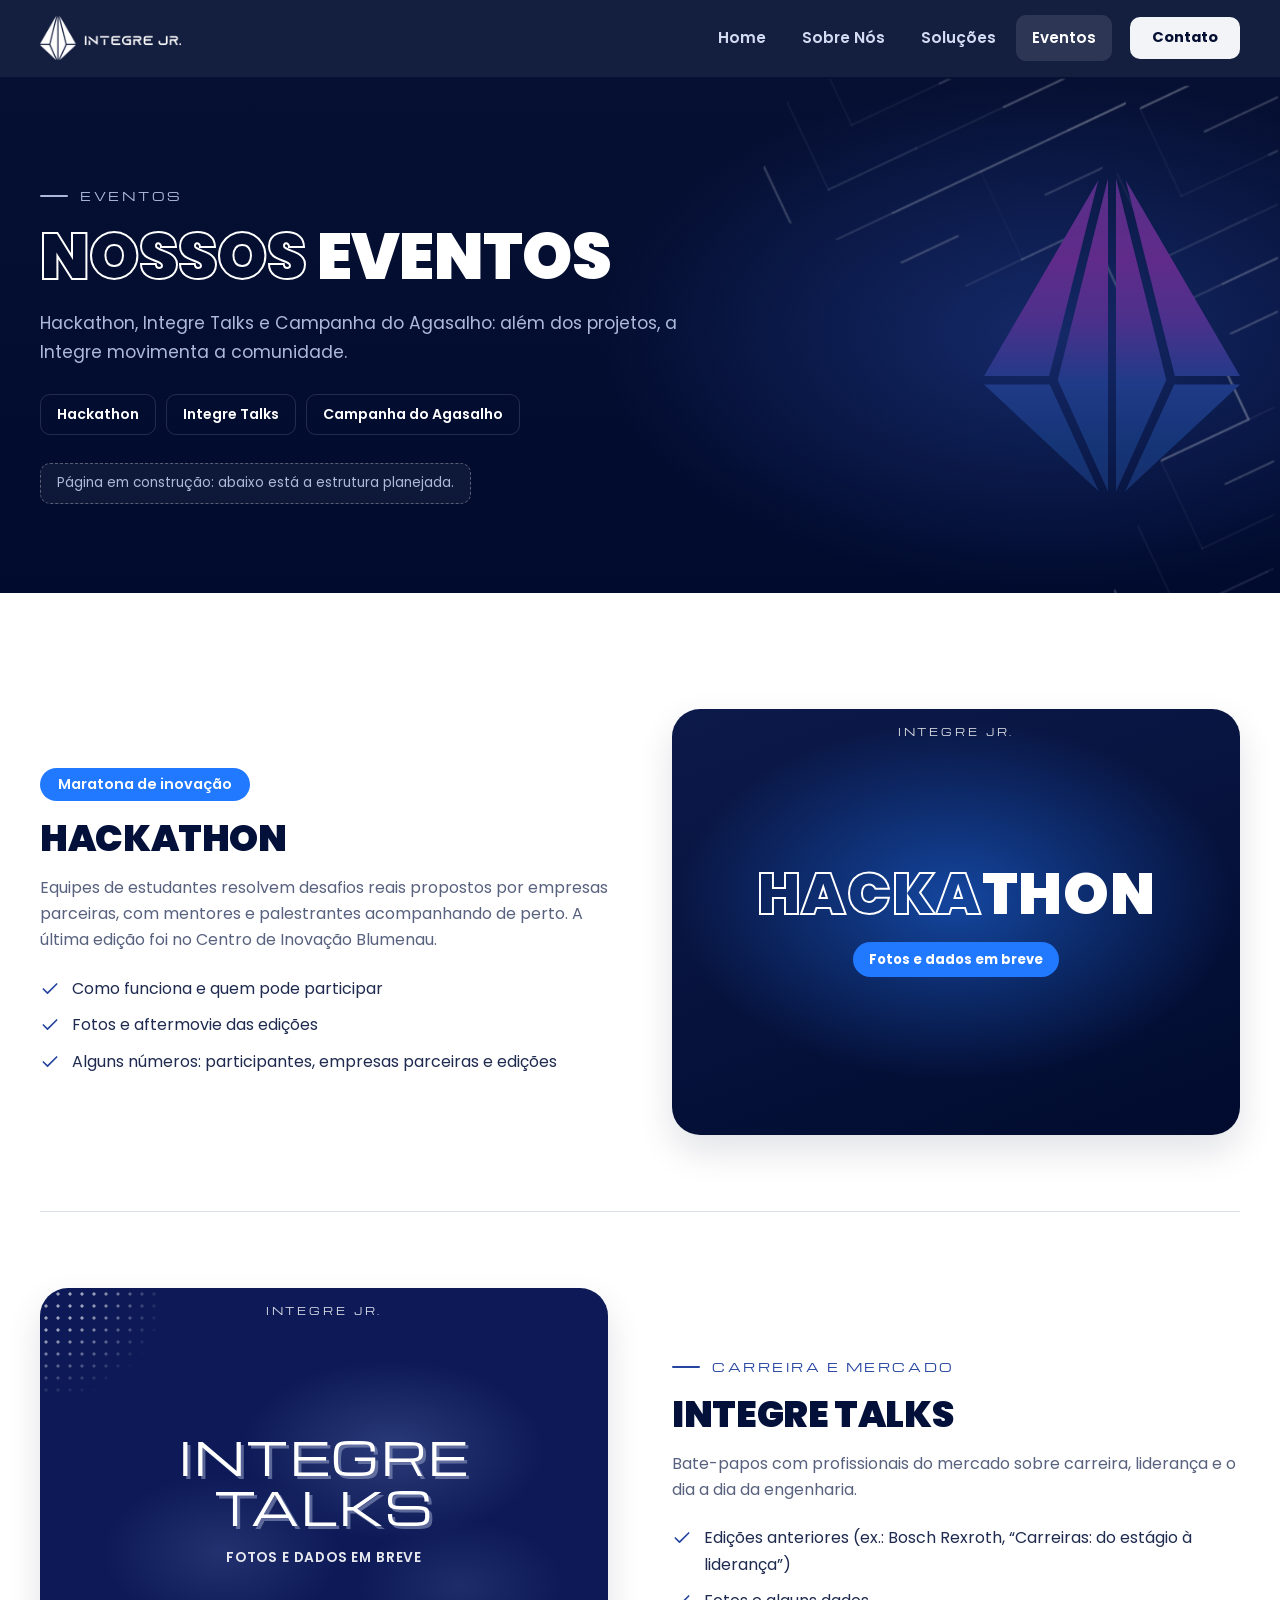
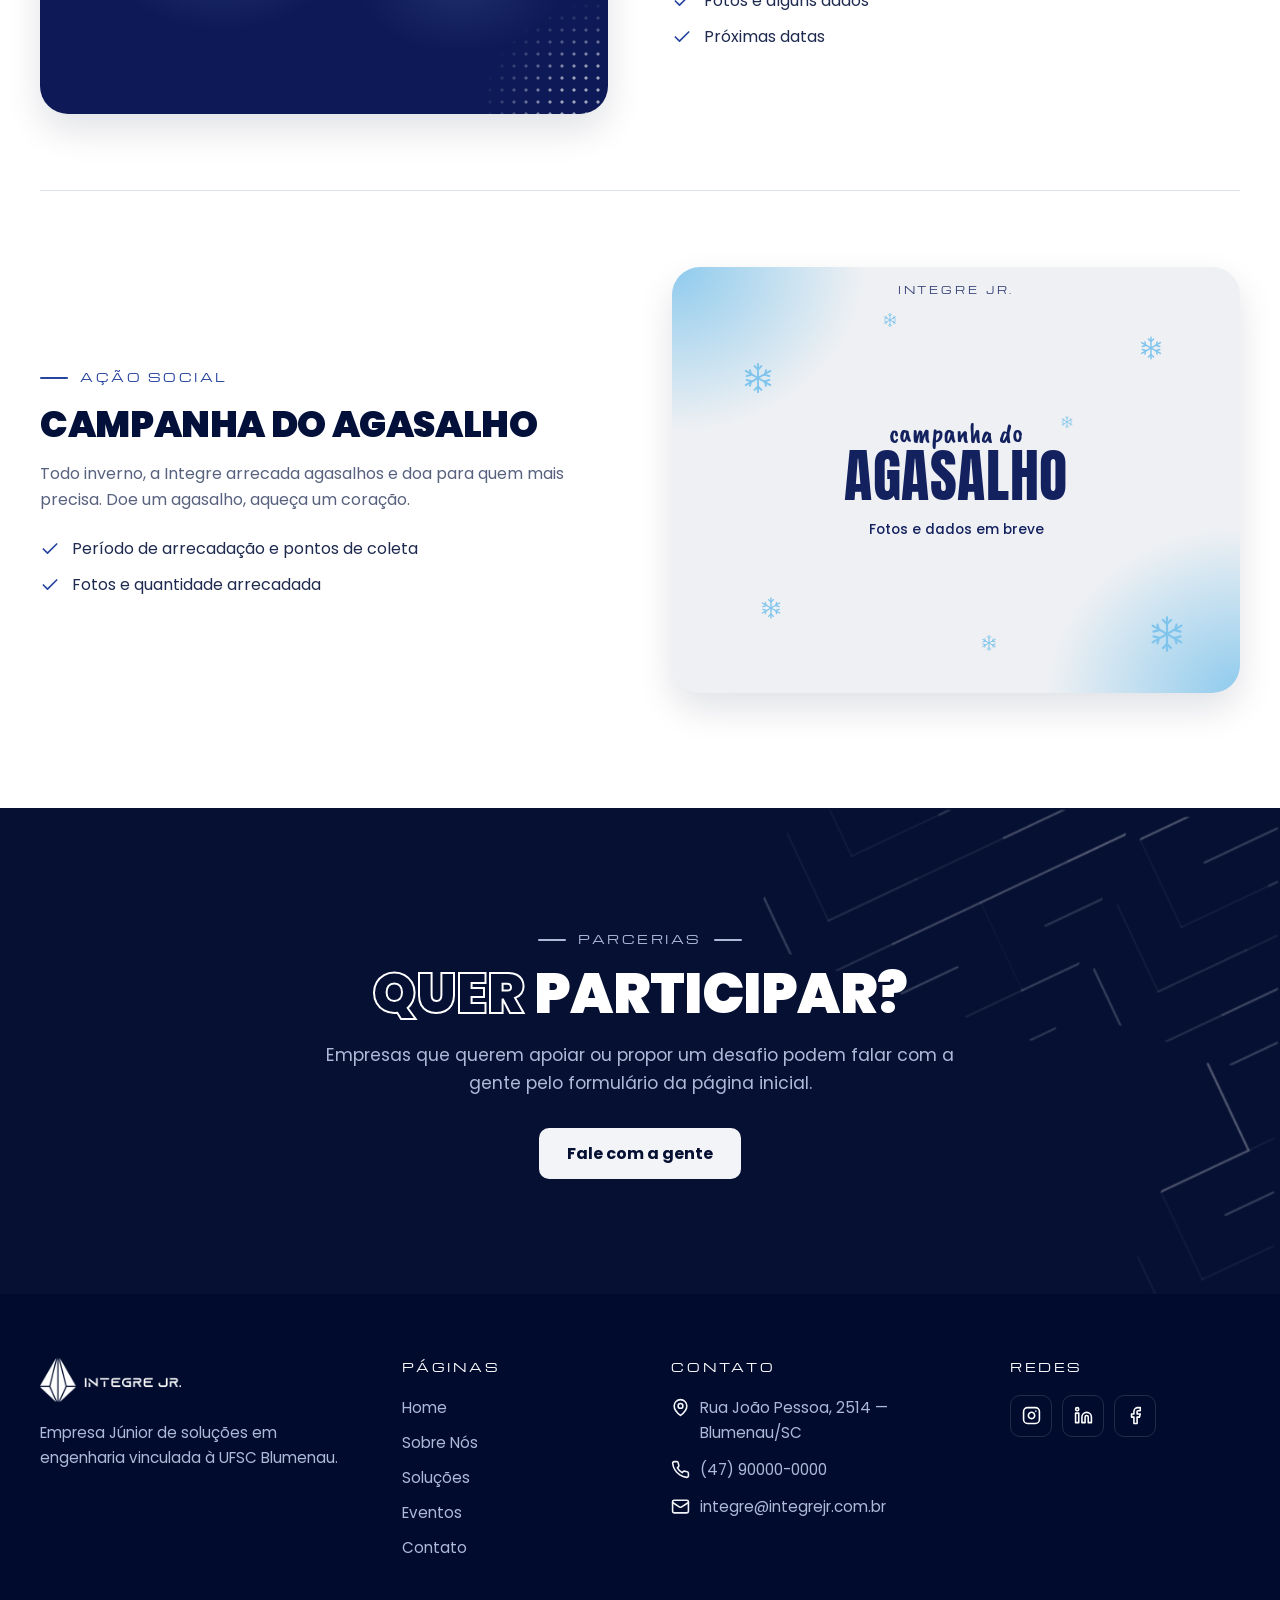
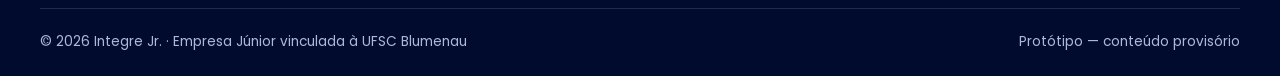
==== eventos.html @ 63806b7e "Protótipo do site institucional da Integre Jr Co-Authored-By: Claude Sonnet 5.5 <noreply@anthropic.c" ====
<!DOCTYPE html>
<html lang="pt-BR">
<head>
  <meta charset="UTF-8">
  <script>document.documentElement.classList.add('js');</script>
  <meta name="viewport" content="width=device-width, initial-scale=1.0">
  <title>Eventos — Integre Jr. | Empresa Júnior da UFSC Blumenau</title>
  <meta name="description" content="Hackathon, Integre Talks e Campanha do Agasalho: os eventos da Integre Jr.">
  <meta name="theme-color" content="#061033">
  <link rel="icon" type="image/svg+xml" href="imagens/favicon.svg">
  <link rel="alternate icon" type="image/png" href="imagens/favicon-48.png">
  <link rel="apple-touch-icon" href="imagens/apple-touch-icon.png">
  <link rel="preconnect" href="https://fonts.googleapis.com">
  <link rel="preconnect" href="https://fonts.gstatic.com" crossorigin>
  <link rel="stylesheet" href="https://fonts.googleapis.com/css2?family=Anton&family=Caveat+Brush&family=Michroma&family=Poppins:ital,wght@0,400;0,500;0,600;0,700;0,800;0,900;1,700&display=swap">
  <link rel="stylesheet" href="css/styles.css">
</head>
<body>

<!-- ================= SPRITE DE ÍCONES (igual nas 4 páginas) ================= -->
<svg width="0" height="0" style="position:absolute" aria-hidden="true">
  <defs>
    <symbol id="i-arrow-right" viewBox="0 0 24 24"><path d="M5 12h14"/><path d="m12 5 7 7-7 7"/></symbol>
    <symbol id="i-menu" viewBox="0 0 24 24"><path d="M4 12h16"/><path d="M4 6h16"/><path d="M4 18h16"/></symbol>
    <symbol id="i-close" viewBox="0 0 24 24"><path d="M18 6 6 18"/><path d="m6 6 12 12"/></symbol>
    <symbol id="i-check" viewBox="0 0 24 24"><path d="M20 6 9 17l-5-5"/></symbol>
    <symbol id="i-code" viewBox="0 0 24 24"><path d="m16 18 6-6-6-6"/><path d="m8 6-6 6 6 6"/></symbol>
    <symbol id="i-microscope" viewBox="0 0 24 24"><path d="M6 18h8"/><path d="M3 22h18"/><path d="M14 22a7 7 0 1 0 0-14h-1"/><path d="M9 14h2"/><path d="M9 12a2 2 0 0 1-2-2V6h6v4a2 2 0 0 1-2 2Z"/><path d="M12 6V3a1 1 0 0 0-1-1H9a1 1 0 0 0-1 1v3"/></symbol>
    <symbol id="i-workflow" viewBox="0 0 24 24"><rect width="8" height="8" x="3" y="3" rx="2"/><path d="M7 11v4a2 2 0 0 0 2 2h4"/><rect width="8" height="8" x="13" y="13" rx="2"/></symbol>
    <symbol id="i-cpu" viewBox="0 0 24 24"><rect width="16" height="16" x="4" y="4" rx="2"/><rect width="6" height="6" x="9" y="9" rx="1"/><path d="M15 2v2"/><path d="M15 20v2"/><path d="M2 15h2"/><path d="M2 9h2"/><path d="M20 15h2"/><path d="M20 9h2"/><path d="M9 2v2"/><path d="M9 20v2"/></symbol>
    <symbol id="i-box" viewBox="0 0 24 24"><path d="M21 8a2 2 0 0 0-1-1.73l-7-4a2 2 0 0 0-2 0l-7 4A2 2 0 0 0 3 8v8a2 2 0 0 0 1 1.73l7 4a2 2 0 0 0 2 0l7-4A2 2 0 0 0 21 16Z"/><path d="m3.3 7 8.7 5 8.7-5"/><path d="M12 22V12"/></symbol>
    <symbol id="i-shirt" viewBox="0 0 24 24"><path d="M20.38 3.46 16 2a4 4 0 0 1-8 0L3.62 3.46a2 2 0 0 0-1.34 2.23l.58 3.47a1 1 0 0 0 .99.84H6v10c0 1.1.9 2 2 2h8a2 2 0 0 0 2-2V10h2.15a1 1 0 0 0 .99-.84l.58-3.47a2 2 0 0 0-1.34-2.23z"/></symbol>
    <symbol id="i-mail" viewBox="0 0 24 24"><rect width="20" height="16" x="2" y="4" rx="2"/><path d="m22 7-8.97 5.7a1.94 1.94 0 0 1-2.06 0L2 7"/></symbol>
    <symbol id="i-phone" viewBox="0 0 24 24"><path d="M22 16.92v3a2 2 0 0 1-2.18 2 19.79 19.79 0 0 1-8.63-3.07 19.5 19.5 0 0 1-6-6 19.79 19.79 0 0 1-3.07-8.67A2 2 0 0 1 4.11 2h3a2 2 0 0 1 2 1.72 12.84 12.84 0 0 0 .7 2.81 2 2 0 0 1-.45 2.11L8.09 9.91a16 16 0 0 0 6 6l1.27-1.27a2 2 0 0 1 2.11-.45 12.84 12.84 0 0 0 2.81.7A2 2 0 0 1 22 16.92Z"/></symbol>
    <symbol id="i-pin" viewBox="0 0 24 24"><path d="M20 10c0 6-8 12-8 12s-8-6-8-12a8 8 0 0 1 16 0Z"/><circle cx="12" cy="10" r="3"/></symbol>
    <symbol id="i-instagram" viewBox="0 0 24 24"><rect width="20" height="20" x="2" y="2" rx="5"/><path d="M16 11.37A4 4 0 1 1 12.63 8 4 4 0 0 1 16 11.37z"/><path d="M17.5 6.5h.01"/></symbol>
    <symbol id="i-linkedin" viewBox="0 0 24 24"><path d="M16 8a6 6 0 0 1 6 6v7h-4v-7a2 2 0 0 0-2-2 2 2 0 0 0-2 2v7h-4v-7a6 6 0 0 1 6-6z"/><rect width="4" height="12" x="2" y="9"/><circle cx="4" cy="4" r="2"/></symbol>
    <symbol id="i-facebook" viewBox="0 0 24 24"><path d="M18 2h-3a5 5 0 0 0-5 5v3H7v4h3v8h4v-8h3l1-4h-4V7a1 1 0 0 1 1-1h3z"/></symbol>
    <symbol id="i-image" viewBox="0 0 24 24"><rect width="18" height="18" x="3" y="3" rx="2"/><circle cx="9" cy="9" r="2"/><path d="m21 15-3.09-3.09a2 2 0 0 0-2.82 0L6 21"/></symbol>
    <symbol id="i-send" viewBox="0 0 24 24"><path d="m22 2-7 20-4-9-9-4Z"/><path d="M22 2 11 13"/></symbol>
    <symbol id="i-users" viewBox="0 0 24 24"><path d="M16 21v-2a4 4 0 0 0-4-4H6a4 4 0 0 0-4 4v2"/><circle cx="9" cy="7" r="4"/><path d="M22 21v-2a4 4 0 0 0-3-3.87"/><path d="M16 3.13a4 4 0 0 1 0 7.75"/></symbol>
    <symbol id="i-graduation" viewBox="0 0 24 24"><path d="M22 10v6"/><path d="M2 10l10-5 10 5-10 5z"/><path d="M6 12v5c3 3 9 3 12 0v-5"/></symbol>
    <symbol id="i-refresh" viewBox="0 0 24 24"><path d="M3 12a9 9 0 0 1 9-9 9.75 9.75 0 0 1 6.74 2.74L21 8"/><path d="M21 3v5h-5"/><path d="M21 12a9 9 0 0 1-9 9 9.75 9.75 0 0 1-6.74-2.74L3 16"/><path d="M8 16H3v5"/></symbol>
    <symbol id="i-target" viewBox="0 0 24 24"><circle cx="12" cy="12" r="10"/><circle cx="12" cy="12" r="6"/><circle cx="12" cy="12" r="2"/></symbol>
    <symbol id="i-eye" viewBox="0 0 24 24"><path d="M2 12s3-7 10-7 10 7 10 7-3 7-10 7-10-7-10-7Z"/><circle cx="12" cy="12" r="3"/></symbol>
    <symbol id="i-heart" viewBox="0 0 24 24"><path d="M20.84 4.61a5.5 5.5 0 0 0-7.78 0L12 5.67l-1.06-1.06a5.5 5.5 0 1 0-7.78 7.78L12 21.23l8.84-8.84a5.5 5.5 0 0 0 0-7.78z"/></symbol>
  </defs>
</svg>

<!-- ================= HEADER ================= -->
<header class="header">
  <div class="container header__inner">
    <a class="brand" href="index.html" aria-label="Integre Jr. — página inicial">
      <img src="imagens/logo-horizontal-branca.png" alt="Integre Jr." width="1280" height="399">
    </a>
    <div class="header__direita">
      <nav class="nav" aria-label="Principal">
        <a href="index.html">Home</a>
        <a href="sobre.html">Sobre Nós</a>
        <a href="solucoes.html">Soluções</a>
        <a href="eventos.html" class="is-active" aria-current="page">Eventos</a>
      </nav>
      <a class="btn btn--primario btn--sm header__cta" href="index.html#contato">Contato</a>
      <button class="menu-btn" id="openMenu" type="button" aria-label="Abrir menu" aria-controls="mobileNav" aria-expanded="false">
        <svg class="icon" aria-hidden="true"><use href="#i-menu"/></svg>
      </button>
    </div>
  </div>
</header>

<!-- ================= MENU MOBILE ================= -->
<div class="mobile-nav" id="mobileNav" aria-hidden="true">
  <div class="mobile-nav__scrim"></div>
  <div class="mobile-nav__painel" role="dialog" aria-modal="true" aria-label="Menu">
    <div class="mobile-nav__topo">
      <img src="imagens/logo-horizontal-branca.png" alt="Integre Jr." width="1280" height="399">
      <button class="menu-btn" id="closeMenu" type="button" aria-label="Fechar menu">
        <svg class="icon" aria-hidden="true"><use href="#i-close"/></svg>
      </button>
    </div>
    <nav class="mobile-nav__links" aria-label="Principal (celular)">
      <a href="index.html">Home</a>
      <a href="sobre.html">Sobre Nós</a>
      <a href="solucoes.html">Soluções</a>
      <a href="eventos.html" class="is-active" aria-current="page">Eventos</a>
    </nav>
    <a class="btn btn--primario" href="index.html#contato">Contato</a>
  </div>
</div>

<main>

  <section class="secao pagina-hero secao--escura">
    <span class="deco-linhas deco-linhas--tr" aria-hidden="true"></span>
    <picture>
      <source media="(max-width: 960px)" srcset="imagens/simbolo-apagado.svg">
      <img class="pagina-hero__simbolo" src="imagens/simbolo.svg" alt="" aria-hidden="true">
    </picture>
    <div class="container">
      <div class="pagina-hero__inner">
        <span class="selo">Eventos</span>
        <h1><span class="contorno">Nossos</span> eventos</h1>
        <p class="lead">Hackathon, Integre Talks e Campanha do Agasalho: além dos projetos, a Integre movimenta a comunidade.</p>
        <nav class="atalhos" aria-label="Nesta página">
          <a href="#hackathon">Hackathon</a>
          <a href="#talks">Integre Talks</a>
          <a href="#agasalho">Campanha do Agasalho</a>
        </nav>
        <p class="aviso-prototipo">Página em construção: abaixo está a estrutura planejada.</p>
      </div>
    </div>
  </section>

  <section class="secao secao--branca">
    <div class="container">

      <article class="bloco" id="hackathon">
        <div class="bloco__texto reveal">
          <span class="pilula-hack">Maratona de inovação</span>
          <h2>Hackathon</h2>
          <p>Equipes de estudantes resolvem desafios reais propostos por empresas parceiras, com mentores e palestrantes acompanhando de perto. A última edição foi no Centro de Inovação Blumenau.</p>
          <ul class="planejado">
            <li><svg class="icon" aria-hidden="true"><use href="#i-check"/></svg>Como funciona e quem pode participar</li>
            <li><svg class="icon" aria-hidden="true"><use href="#i-check"/></svg>Fotos e aftermovie das edições</li>
            <li><svg class="icon" aria-hidden="true"><use href="#i-check"/></svg>Alguns números: participantes, empresas parceiras e edições</li>
          </ul>
        </div>
        <div class="capa capa-hackathon bloco__capa reveal" data-delay="1">
          <span class="capa__selo">INTEGRE JR.</span>
          <p class="capa__titulo"><span class="contorno">Hacka</span>thon</p>
          <span class="capa__pilula">Fotos e dados em breve</span>
        </div>
      </article>

      <article class="bloco bloco--invertido" id="talks">
        <div class="bloco__texto reveal">
          <span class="selo">Carreira e mercado</span>
          <h2>Integre Talks</h2>
          <p>Bate-papos com profissionais do mercado sobre carreira, liderança e o dia a dia da engenharia.</p>
          <ul class="planejado">
            <li><svg class="icon" aria-hidden="true"><use href="#i-check"/></svg>Edições anteriores (ex.: Bosch Rexroth, “Carreiras: do estágio à liderança”)</li>
            <li><svg class="icon" aria-hidden="true"><use href="#i-check"/></svg>Fotos e alguns dados</li>
            <li><svg class="icon" aria-hidden="true"><use href="#i-check"/></svg>Próximas datas</li>
          </ul>
        </div>
        <div class="capa capa-talks bloco__capa reveal" data-delay="1">
          <span class="capa__selo">INTEGRE JR.</span>
          <p class="capa__titulo capa__titulo--display">Integre<br>Talks</p>
          <span class="capa__pilula">Fotos e dados em breve</span>
        </div>
      </article>

      <article class="bloco" id="agasalho">
        <div class="bloco__texto reveal">
          <span class="selo">Ação social</span>
          <h2>Campanha do Agasalho</h2>
          <p>Todo inverno, a Integre arrecada agasalhos e doa para quem mais precisa. Doe um agasalho, aqueça um coração.</p>
          <ul class="planejado">
            <li><svg class="icon" aria-hidden="true"><use href="#i-check"/></svg>Período de arrecadação e pontos de coleta</li>
            <li><svg class="icon" aria-hidden="true"><use href="#i-check"/></svg>Fotos e quantidade arrecadada</li>
          </ul>
        </div>
        <div class="capa capa-agasalho bloco__capa reveal" data-delay="1">
          <span class="capa__selo">INTEGRE JR.</span>
          <p class="capa__titulo"><small>Campanha do</small>Agasalho</p>
          <span class="capa__pilula">Fotos e dados em breve</span>
        </div>
      </article>

    </div>
  </section>

  <section class="secao secao--escura cta-final">
    <span class="deco-linhas deco-linhas--tr" aria-hidden="true"></span>
    <div class="container">
      <div class="secao__cabeca reveal">
        <span class="selo">Parcerias</span>
        <h2 class="titulo"><span class="contorno">Quer</span> participar?</h2>
        <p class="lead">Empresas que querem apoiar ou propor um desafio podem falar com a gente pelo formulário da página inicial.</p>
        <a class="btn btn--primario" href="index.html#contato">Fale com a gente</a>
      </div>
    </div>
  </section>

</main>

<!-- ================= RODAPÉ ================= -->
<footer class="rodape">
  <div class="container rodape__grid">
    <div class="rodape__marca">
      <img src="imagens/logo-horizontal-branca.png" alt="Integre Jr." width="1280" height="399" loading="lazy">
      <p>Empresa Júnior de soluções em engenharia vinculada à UFSC Blumenau.</p>
    </div>
    <div>
      <h4>Páginas</h4>
      <nav class="rodape__links" aria-label="Rodapé">
        <a href="index.html">Home</a>
        <a href="sobre.html">Sobre Nós</a>
        <a href="solucoes.html">Soluções</a>
        <a href="eventos.html">Eventos</a>
        <a href="index.html#contato">Contato</a>
      </nav>
    </div>
    <div>
      <h4>Contato</h4>
      <ul class="rodape__contato">
        <li><svg class="icon" aria-hidden="true"><use href="#i-pin"/></svg>Rua João Pessoa, 2514 — Blumenau/SC</li>
        <li><svg class="icon" aria-hidden="true"><use href="#i-phone"/></svg>(47) 90000-0000</li>
        <li><svg class="icon" aria-hidden="true"><use href="#i-mail"/></svg><a href="mailto:integre@integrejr.com.br">integre@integrejr.com.br</a></li>
      </ul>
    </div>
    <div>
      <h4>Redes</h4>
      <div class="rodape__redes">
        <a href="https://www.instagram.com/integre.jr/" target="_blank" rel="noopener" aria-label="Instagram"><svg class="icon" aria-hidden="true"><use href="#i-instagram"/></svg></a>
        <a href="https://www.linkedin.com/company/integre-consultoria/" target="_blank" rel="noopener" aria-label="LinkedIn"><svg class="icon" aria-hidden="true"><use href="#i-linkedin"/></svg></a>
        <a href="https://www.facebook.com/IntegreJr/" target="_blank" rel="noopener" aria-label="Facebook"><svg class="icon" aria-hidden="true"><use href="#i-facebook"/></svg></a>
      </div>
    </div>
  </div>
  <div class="container rodape__base">
    <span>© <span class="js-year">2026</span> Integre Jr. · Empresa Júnior vinculada à UFSC Blumenau</span>
    <span>Protótipo — conteúdo provisório</span>
  </div>
</footer>

<script src="js/main.js"></script>
</body>
</html>
---- css/styles.css ----
/* ============================================================
   INTEGRE JR. — Empresa Júnior de soluções em engenharia (UFSC Blumenau)
   Protótipo · identidade da Integre: azul-marinho, azul escuro, off-white e branco,
   com o padrão de linhas da marca.
   O azul elétrico e as pílulas arredondadas são do HACKATHON: só aparecem nas peças dele.
   ============================================================ */

/* ============================================================
   1. DESIGN TOKENS
   ============================================================ */
:root {
  /* Marca */
  --navy-950:  #010B2E;   /* fundo mais profundo (rodapé) */
  --navy-900:  #061033;   /* azul-marinho principal */
  --navy-800:  #0C1A4B;   /* cartões sobre o marinho */
  --navy-700:  #152766;
  --ink:       #03103A;   /* títulos sobre fundo claro */
  --azul:      #2645A0;   /* azul da marca, mais escuro (base do símbolo) — destaques */
  --azul-luz:  rgba(38, 69, 160, .5);   /* brilho de fundo nas seções escuras */
  --offwhite:  #F3F4F7;
  --purple:    #6637A1;   /* roxo do símbolo — só detalhe */

  /* Eventos: cada um tem a própria identidade (prints em "Logos e imagens para se basear/IDV eventos") */
  --hack-azul: #2179FF;          /* Hackathon */
  --agasalho-navy: #13215F;      /* Campanha do Agasalho */
  --agasalho-azul: rgba(110, 190, 235, .75);
  --talks-navy: #0D1A57;         /* Integre Talks */
  --font-agasalho: 'Anton', 'Poppins', sans-serif;
  --font-agasalho-script: 'Caveat Brush', cursive;

  /* Neutros */
  --bg:        #F4F5F8;
  --bg-2:      #E6E8EE;
  --surface:   #FFFFFF;
  --text:      #1E2A4F;
  --muted:     #58627F;
  --muted-dark:#AEB9DA;   /* texto secundário sobre o marinho */
  --line:      #DCE0EA;
  --line-dark: rgba(255, 255, 255, .13);
  --danger:    #E5484D;

  /* Tipografia */
  --font-display: 'Michroma', 'Poppins', system-ui, sans-serif;
  --font-body:    'Poppins', system-ui, -apple-system, 'Segoe UI', sans-serif;

  /* Geometria */
  --r-btn:  10px;   /* botões e etiquetas da Integre (pílula é do Hackathon) */
  --r-sm:   12px;
  --r:      20px;
  --r-lg:   28px;
  --r-pill: 999px;  /* só Hackathon */
  --container: 1200px;
  --gutter:    24px;
  --header-h:  76px;

  /* Sombras */
  --shadow-sm: 0 2px 10px rgba(6, 16, 51, .06);
  --shadow-md: 0 16px 36px rgba(6, 16, 51, .12);
  --shadow-lg: 0 28px 64px rgba(6, 16, 51, .22);

  --ease: cubic-bezier(.2, .7, .2, 1);
}

/* ============================================================
   2. RESET / BASE
   ============================================================ */
*, *::before, *::after { box-sizing: border-box; }
html {
  scroll-behavior: smooth;
  scroll-padding-top: calc(var(--header-h) + 12px);
  -webkit-text-size-adjust: 100%;
}
body {
  margin: 0;
  font-family: var(--font-body);
  font-size: 1rem;
  line-height: 1.65;
  color: var(--text);
  background: var(--bg);
  -webkit-font-smoothing: antialiased;
  overflow-x: clip;
}
img { max-width: 100%; height: auto; display: block; }
a { color: inherit; text-decoration: none; }
h1, h2, h3, h4, p, ul, figure { margin: 0; }
ul { padding: 0; list-style: none; }
button, input, select, textarea { font: inherit; color: inherit; }
input, select, textarea { min-width: 0; }
/* Ícones do sprite: fill/stroke do <symbol> não são herdados pelo <use>, por isso ficam aqui. */
svg.icon {
  width: 1.25em; height: 1.25em; flex-shrink: 0;
  fill: none; stroke: currentColor; stroke-width: 2; stroke-linecap: round; stroke-linejoin: round;
}
:focus-visible { outline: 3px solid var(--azul); outline-offset: 3px; border-radius: 6px; }
.secao--escura :focus-visible, .header :focus-visible, .mobile-nav :focus-visible, .rodape :focus-visible { outline-color: #fff; }
.form :focus-visible { outline-color: var(--azul); }
.sr-only, .js .vitrine__nome {
  position: absolute; width: 1px; height: 1px; padding: 0; margin: -1px;
  overflow: hidden; clip: rect(0 0 0 0); white-space: nowrap; border: 0;
}

/* ============================================================
   3. LAYOUT / SEÇÕES
   ============================================================ */
.container { width: min(100% - 2 * var(--gutter), var(--container)); margin-inline: auto; }

.secao { position: relative; padding: clamp(72px, 9vw, 120px) 0; overflow: hidden; }
.secao > .container { position: relative; z-index: 1; }
/* --tinta = cor dos títulos e do contorno em cada tipo de fundo */
.secao--escura { --tinta: #fff; background: var(--navy-900); color: #D6DDF2; }
.secao--clara  { --tinta: var(--ink); background: linear-gradient(180deg, var(--bg), var(--bg-2)); color: var(--text); }
.secao--branca { --tinta: var(--ink); background: var(--surface); color: var(--text); }

.secao__cabeca { text-align: center; max-width: 760px; margin: 0 auto clamp(40px, 5vw, 64px); }
.secao__cabeca .lead { margin: 18px auto 0; }
.secao__rodape { text-align: center; margin-top: clamp(36px, 4vw, 52px); }

/* Padrão de linhas da Integre (imagens/linhas-*.png, gerado do arquivo enviado pela Integre).
   Na orientação original os cortes ficam à direita e embaixo; os modificadores espelham. */
.deco-linhas {
  position: absolute; z-index: 0; pointer-events: none;
  width: min(520px, 62vw); aspect-ratio: 637 / 751;
  background: url(../imagens/linhas-claras.png) no-repeat center / contain;
  opacity: .38;
}
.secao--clara .deco-linhas,
.secao--branca .deco-linhas { background-image: url(../imagens/linhas-escuras.png); opacity: .7; }
.deco-linhas--br { right: 0; bottom: 0; }
.deco-linhas--tr { right: 0; top: 0; transform: scaleY(-1); }
.deco-linhas--bl { left: 0; bottom: 0; transform: scaleX(-1); }

.deco-pontos {
  position: absolute; z-index: 0; pointer-events: none;
  width: 160px; height: 160px; color: #fff; opacity: .3;
  background-image: radial-gradient(currentColor 1.6px, transparent 1.9px);
  background-size: 14px 14px;
  -webkit-mask-image: radial-gradient(circle, #000 25%, transparent 70%);
          mask-image: radial-gradient(circle, #000 25%, transparent 70%);
}
.secao--clara .deco-pontos, .secao--branca .deco-pontos { color: var(--navy-900); opacity: .22; }

/* ============================================================
   4. TIPOGRAFIA
   ============================================================ */
/* Rótulo em fonte larga ("INTEGRE JR." / "Quem somos") com traço — no lugar das pílulas */
.selo {
  display: inline-flex; align-items: center; gap: 12px;
  font-family: var(--font-display); font-size: .72rem; letter-spacing: .22em;
  text-transform: uppercase; color: var(--muted-dark);
}
.selo::before { content: ''; width: 28px; height: 2px; border-radius: 2px; background: currentColor; }
.secao__cabeca .selo::after { content: ''; width: 28px; height: 2px; border-radius: 2px; background: currentColor; }
.secao--clara .selo, .secao--branca .selo { color: var(--azul); }

/* Pílula azul-elétrico: identidade do Hackathon, só nas peças dele */
.pilula-hack {
  display: inline-block; padding: 7px 18px; border-radius: var(--r-pill);
  background: var(--hack-azul); color: #fff; font-weight: 600; font-size: .9rem; line-height: 1.3;
}

.titulo {
  margin-top: 16px; color: var(--tinta);
  font-weight: 900; text-transform: uppercase; letter-spacing: -.01em;
  font-size: clamp(2rem, 4.4vw, 3.5rem); line-height: 1.02;
}
/* Letra só de contorno, misturada com letra cheia na mesma frase */
.contorno { color: transparent; -webkit-text-stroke: 2px var(--tinta); }
@supports not (-webkit-text-stroke: 1px #000) { .contorno { color: var(--tinta); } }

/* Título embaralhado ([data-embaralhar], main.js): só existe durante a animação. Cada letra numa
   caixa com a largura da letra final; a palavra não quebra no meio. */
.embaralha__palavra { white-space: nowrap; }
.embaralha__letra { display: inline-block; text-align: center; }

.lead { font-size: 1.08rem; color: var(--muted); max-width: 58ch; }
.secao--escura .lead { color: var(--muted-dark); }

/* ============================================================
   5. BOTÕES (sem brilho; cantos levemente arredondados)
   ============================================================ */
.btn {
  display: inline-flex; align-items: center; justify-content: center; gap: 10px;
  padding: 14px 26px; border-radius: var(--r-btn); border: 2px solid transparent;
  font-weight: 700; font-size: 1rem; line-height: 1.2; white-space: nowrap; cursor: pointer;
  transition: transform .2s var(--ease), background .2s, border-color .2s, color .2s;
}
.btn:hover { transform: translateY(-2px); }
/* Principal: off-white no fundo escuro (padrão), marinho no fundo claro e no formulário */
.btn--primario { background: var(--offwhite); color: var(--navy-900); }
.btn--primario:hover { background: #fff; }
.secao--clara .btn--primario, .secao--branca .btn--primario, .form .btn--primario { background: var(--navy-900); color: #fff; }
.secao--clara .btn--primario:hover, .secao--branca .btn--primario:hover, .form .btn--primario:hover { background: var(--azul); }
.btn--contorno { border-color: rgba(255, 255, 255, .42); color: #fff; }
.btn--contorno:hover { border-color: #fff; background: rgba(255, 255, 255, .07); }
.secao--clara .btn--contorno, .secao--branca .btn--contorno { border-color: var(--ink); color: var(--ink); }
.btn--sm { padding: 10px 20px; font-size: .92rem; }

/* ============================================================
   6. HEADER + MENU MOBILE
   ============================================================ */
.header {
  position: sticky; top: 0; z-index: 50;
  background: rgba(6, 16, 51, .94);
  -webkit-backdrop-filter: saturate(140%) blur(12px);
          backdrop-filter: saturate(140%) blur(12px);
  border-bottom: 1px solid transparent;
  transition: border-color .3s, box-shadow .3s;
}
.header.is-scrolled { border-bottom-color: var(--line-dark); box-shadow: 0 10px 30px rgba(1, 11, 46, .35); }
.header__inner { height: var(--header-h); display: flex; align-items: center; justify-content: space-between; gap: 24px; }
.brand { display: inline-flex; align-items: center; }
.brand img { height: 44px; width: auto; }
.header__direita { display: flex; align-items: center; gap: 10px; }
.nav { display: flex; align-items: center; gap: 4px; }
.nav a {
  padding: 10px 16px; border-radius: var(--r-btn);
  color: #D3DBF3; font-weight: 600; font-size: .95rem;
  transition: color .2s, background .2s;
}
.nav a:hover { color: #fff; background: rgba(255, 255, 255, .07); }
.nav a.is-active { color: #fff; background: rgba(255, 255, 255, .11); }
.header__cta { margin-left: 8px; }

.menu-btn {
  display: none; width: 46px; height: 46px; border-radius: var(--r-btn); cursor: pointer;
  place-items: center; color: #fff; background: rgba(255, 255, 255, .07);
  border: 1px solid var(--line-dark);
}
.menu-btn .icon { width: 24px; height: 24px; }

.mobile-nav { position: fixed; inset: 0; z-index: 100; visibility: hidden; transition: visibility 0s .35s; }
.mobile-nav.is-open { visibility: visible; transition: visibility 0s; }
.mobile-nav__scrim { position: absolute; inset: 0; background: rgba(1, 11, 46, .6); opacity: 0; transition: opacity .35s; }
.mobile-nav.is-open .mobile-nav__scrim { opacity: 1; }
.mobile-nav__painel {
  position: absolute; top: 0; right: 0; bottom: 0; width: min(360px, 88vw);
  display: flex; flex-direction: column; gap: 28px; padding: 18px 24px 28px;
  background: var(--navy-900); color: #fff; box-shadow: var(--shadow-lg);
  transform: translateX(100%); transition: transform .35s var(--ease);
}
.mobile-nav.is-open .mobile-nav__painel { transform: none; }
.mobile-nav__topo { display: flex; align-items: center; justify-content: space-between; }
.mobile-nav__topo img { height: 32px; width: auto; }
.mobile-nav__topo .menu-btn { display: grid; }
.mobile-nav__links { display: grid; gap: 4px; }
.mobile-nav__links a {
  padding: 14px 16px; border-radius: var(--r-btn); font-weight: 700; font-size: 1.08rem;
  color: #D3DBF3; border: 1px solid transparent;
}
.mobile-nav__links a:hover, .mobile-nav__links a.is-active { color: #fff; background: rgba(255, 255, 255, .06); border-color: var(--line-dark); }
.mobile-nav__painel .btn { margin-top: auto; }

/* ============================================================
   7. HERO (HOME)
   ============================================================ */
.hero {
  padding: clamp(28px, 4vw, 56px) 0 0;
  background:
    radial-gradient(55% 65% at 78% 42%, var(--azul-luz), transparent 70%),
    radial-gradient(45% 55% at 6% 100%, rgba(102, 55, 161, .26), transparent 70%),
    linear-gradient(180deg, var(--navy-900), var(--navy-950));
}
.hero__grid { display: grid; grid-template-columns: 1.08fr .92fr; align-items: end; gap: 32px; }
.hero__texto { padding-bottom: clamp(36px, 5vw, 72px); }
.hero__marca { margin-top: 20px; }
.hero__marca img { width: min(440px, 100%); }
.hero__frase {
  margin-top: 22px; color: #fff;
  font-weight: 900; text-transform: uppercase; letter-spacing: -.01em;
  font-size: clamp(1.9rem, 4vw, 3.2rem); line-height: 1.05;
}
.hero__frase .contorno { display: block; }
.hero__lead { margin-top: 18px; max-width: 46ch; }
.hero__acoes { margin-top: 26px; display: flex; flex-wrap: wrap; gap: 14px; }

.hero__visual { position: relative; display: flex; justify-content: center; align-items: flex-end; height: 100%; }
.hero__simbolo {
  position: absolute; left: 50%; top: 4%; width: 86%; max-width: 500px;
  transform: translateX(-50%); opacity: .26;
}
.hero__mascote {
  position: relative; z-index: 1; width: auto; max-width: 100%;
  height: clamp(380px, 42vw, 580px); object-fit: contain; object-position: bottom;
  filter: drop-shadow(0 26px 34px rgba(1, 11, 46, .55));
}
.hero__chip {
  position: absolute; z-index: 2; display: inline-flex; align-items: center; gap: 8px;
  padding: 9px 16px; border-radius: var(--r-btn);
  background: var(--offwhite); color: var(--ink);
  font-weight: 700; font-size: .85rem; box-shadow: var(--shadow-md);
  animation: flutua 6s ease-in-out infinite;
}
.hero__chip::before { content: ''; width: 8px; height: 8px; border-radius: 2px; background: var(--azul); transform: rotate(45deg); }
.hero__chip--1 { top: 14%; left: 0; }
.hero__chip--2 { top: 40%; right: 0; animation-delay: -2s; }
.hero__chip--3 { bottom: 16%; left: 4%; animation-delay: -4s; }
@keyframes flutua { 0%, 100% { transform: translateY(0); } 50% { transform: translateY(-8px); } }

/* ============================================================
   8. SOLUÇÕES (cards)
   ============================================================ */
.solucoes__grid { display: grid; grid-template-columns: repeat(3, 1fr); gap: 22px; }
.card-solucao {
  position: relative; overflow: hidden; isolation: isolate;
  display: flex; flex-direction: column; gap: 12px; padding: 30px 28px 26px;
  background: var(--surface); border: 1px solid var(--line); border-radius: var(--r-lg);
  box-shadow: var(--shadow-sm);
  transition: transform .25s var(--ease), box-shadow .25s, border-color .25s;
}
.card-solucao::after {   /* faceta do símbolo no canto */
  content: ''; position: absolute; z-index: -1; right: -26px; top: -30px; width: 116px; height: 140px;
  background: url(../imagens/simbolo.svg) no-repeat center / contain;
  opacity: .07; transform: rotate(16deg); transition: opacity .25s;
}
.card-solucao:hover { transform: translateY(-6px); box-shadow: var(--shadow-md); border-color: rgba(38, 69, 160, .45); }
.card-solucao:hover::after { opacity: .16; }
.card-solucao__icone {
  width: 56px; height: 56px; border-radius: 16px; display: grid; place-items: center;
  background: var(--navy-900); color: #fff; transition: background .25s;
}
.card-solucao:hover .card-solucao__icone { background: var(--azul); }
.card-solucao__icone .icon { width: 26px; height: 26px; }
.card-solucao h3 { margin-top: 6px; font-size: 1.18rem; font-weight: 800; line-height: 1.25; color: var(--ink); }
.card-solucao p { font-size: .97rem; color: var(--muted); }
.mais {
  margin-top: auto; padding-top: 6px; display: inline-flex; align-items: center;
  color: var(--azul); font-weight: 700; font-size: .92rem;
  text-decoration: underline; text-decoration-color: transparent; text-underline-offset: 4px;
  transition: text-decoration-color .2s;
}
a:hover > .mais, a:hover > * > .mais { text-decoration-color: currentColor; }

/* ============================================================
   9. QUEM SOMOS
   ============================================================ */
.quem {
  padding-bottom: 0;
  background:
    radial-gradient(45% 60% at 22% 70%, var(--azul-luz), transparent 70%),
    var(--navy-900);
}
.quem__grid { display: grid; grid-template-columns: .9fr 1.1fr; gap: clamp(32px, 5vw, 72px); align-items: end; }
.quem__visual { position: relative; display: flex; justify-content: center; align-items: flex-end; }
.quem__visual .mascote {
  position: relative; z-index: 1; width: auto; max-width: 100%;
  height: clamp(360px, 40vw, 540px); object-fit: contain; object-position: bottom;
  filter: drop-shadow(0 26px 34px rgba(1, 11, 46, .6));
}
.quem__simbolo {
  position: absolute; left: 50%; bottom: 8%; width: 80%; max-width: 420px;
  transform: translateX(-50%); opacity: .2;
}
.quem__anos {
  position: absolute; z-index: 2; right: 4%; top: 12%;
  width: 128px; height: 128px; border-radius: 50%;
  display: grid; place-content: center; text-align: center;
  background: var(--offwhite); color: var(--navy-900); transform: rotate(-8deg);
}
.quem__anos strong { font-family: var(--font-display); font-size: 2.1rem; line-height: 1; }
.quem__anos span { margin-top: 6px; font-size: .72rem; font-weight: 700; letter-spacing: .08em; text-transform: uppercase; line-height: 1.25; }
.quem__texto { padding-bottom: clamp(72px, 9vw, 120px); }
.quem__texto p { margin-top: 20px; font-size: 1.06rem; color: var(--muted-dark); max-width: 58ch; }
/* Números soltos, sem caixa */
.numeros { display: flex; flex-wrap: wrap; gap: 16px clamp(32px, 5vw, 56px); margin: 32px 0 36px; }
.numeros strong { display: block; font-family: var(--font-display); font-size: 1.9rem; line-height: 1.15; color: #fff; }
.numeros span { font-size: .88rem; color: var(--muted-dark); }

/* ============================================================
   10. EVENTOS (cards com capa no estilo dos posts)
   ============================================================ */
.eventos__grid { display: grid; grid-template-columns: repeat(3, 1fr); gap: 24px; }
.evento {
  display: flex; flex-direction: column; overflow: hidden;
  background: var(--surface); border: 1px solid var(--line); border-radius: var(--r-lg);
  box-shadow: var(--shadow-sm); transition: transform .25s var(--ease), box-shadow .25s;
}
.evento:hover { transform: translateY(-6px); box-shadow: var(--shadow-md); }
.evento__corpo { flex: 1; display: flex; flex-direction: column; gap: 10px; padding: 24px 26px 26px; }
.evento__corpo h3 { font-size: 1.2rem; font-weight: 800; color: var(--ink); }
.evento__corpo p { font-size: .97rem; color: var(--muted); }

.capa {
  position: relative; overflow: hidden; isolation: isolate;
  aspect-ratio: 4 / 3.3; padding: 28px 24px;
  display: flex; flex-direction: column; align-items: center; justify-content: center; text-align: center;
}
/* Cada capa segue a identidade do próprio evento (não a da Integre). */
.capa__selo { position: absolute; top: 16px; left: 0; right: 0; font-family: var(--font-display); font-size: .6rem; letter-spacing: .3em; opacity: .85; }
.capa__titulo { font-weight: 900; text-transform: uppercase; line-height: 1; font-size: clamp(2rem, 3.4vw, 2.6rem); letter-spacing: .01em; }
.capa__titulo small { display: block; margin-bottom: 6px; font-size: .42em; font-weight: 700; font-style: italic; text-transform: none; letter-spacing: 0; }
.capa__titulo--display { font-family: var(--font-display); font-weight: 400; font-size: clamp(1.6rem, 2.7vw, 2.05rem); line-height: 1.12; }
.capa__pilula { margin-top: 16px; font-weight: 600; font-size: .86rem; opacity: .9; }

/* Hackathon: única capa com azul elétrico e pílula */
.capa-hackathon {
  --tinta: #fff; color: #fff;
  background:
    radial-gradient(70% 60% at 50% 45%, rgba(33, 121, 255, .5), transparent 70%),
    linear-gradient(160deg, var(--navy-800), var(--navy-950));
}
.capa-hackathon .capa__pilula {
  margin-top: 18px; padding: 7px 16px; border-radius: var(--r-pill);
  background: var(--hack-azul); color: #fff; font-weight: 700; font-size: .82rem; opacity: 1;
}
/* Integre Talks: marinho com textura de pincel, grade de pontos nos cantos, título largo com sombra deslocada */
.capa-talks {
  color: #fff;
  background:
    radial-gradient(38% 30% at 62% 38%, rgba(92, 110, 175, .38), transparent 70%),
    radial-gradient(30% 26% at 32% 62%, rgba(92, 110, 175, .28), transparent 70%),
    radial-gradient(26% 22% at 74% 70%, rgba(92, 110, 175, .22), transparent 70%),
    var(--talks-navy);
}
.capa-talks::after {
  content: ''; position: absolute; z-index: -1; inset: 0;
  background-image: radial-gradient(rgba(255, 255, 255, .6) 1.4px, transparent 1.8px);
  background-size: 12px 12px;
  -webkit-mask-image: radial-gradient(30% 36% at 0 0, #000 30%, transparent 75%), radial-gradient(30% 36% at 100% 100%, #000 30%, transparent 75%);
          mask-image: radial-gradient(30% 36% at 0 0, #000 30%, transparent 75%), radial-gradient(30% 36% at 100% 100%, #000 30%, transparent 75%);
}
.capa-talks .capa__titulo--display { text-shadow: 3px 3px 0 rgba(150, 162, 200, .55); letter-spacing: .04em; }
.capa-talks .capa__pilula { text-transform: uppercase; letter-spacing: .06em; font-weight: 600; }

/* Campanha do Agasalho (versão clara): off-white, cantos azul-claros, flocos de neve,
   "campanha do" em pincel e AGASALHO em condensada pesada, tudo em marinho */
.capa-agasalho {
  color: var(--agasalho-navy);
  background:
    url(../imagens/floco.svg) 13% 24% / 34px no-repeat,
    url(../imagens/floco.svg) 86% 17% / 26px no-repeat,
    url(../imagens/floco.svg) 90% 90% / 40px no-repeat,
    url(../imagens/floco.svg) 16% 82% / 24px no-repeat,
    url(../imagens/floco.svg) 56% 90% / 18px no-repeat,
    url(../imagens/floco.svg) 38% 11% / 16px no-repeat,
    url(../imagens/floco.svg) 70% 36% / 14px no-repeat,
    radial-gradient(48% 55% at 0 0, var(--agasalho-azul), transparent 70%),
    radial-gradient(48% 55% at 100% 100%, var(--agasalho-azul), transparent 70%),
    #EEF0F3;
}
.capa-agasalho .capa__titulo { font-family: var(--font-agasalho); font-weight: 400; letter-spacing: .01em; line-height: .95; font-size: clamp(2.6rem, 4.4vw, 3.4rem); }
.capa-agasalho .capa__titulo small {
  margin-bottom: 0; font-family: var(--font-agasalho-script); font-weight: 400; font-style: normal;
  font-size: .5em; text-transform: lowercase; line-height: 1.1;
}
.capa-agasalho .capa__pilula { font-weight: 500; opacity: 1; }

/* ============================================================
   11. CONTATO + FORMULÁRIO + REDES
   ============================================================ */
.contato {
  background:
    radial-gradient(50% 60% at 88% 18%, var(--azul-luz), transparent 70%),
    radial-gradient(40% 50% at 0% 100%, rgba(102, 55, 161, .22), transparent 70%),
    var(--navy-900);
}
.contato__grid { display: grid; grid-template-columns: .9fr 1.1fr; gap: clamp(32px, 6vw, 80px); align-items: start; }
.contato__texto p { margin-top: 20px; }
.contato__lista { margin-top: 32px; display: grid; gap: 14px; }
.contato__lista li { display: flex; align-items: center; gap: 14px; color: #fff; font-weight: 600; }
.contato__lista a:hover { text-decoration: underline; text-underline-offset: 3px; }
.contato__lista small { display: block; font-size: .78rem; font-weight: 500; color: var(--muted-dark); }
.icone-caixa {
  width: 46px; height: 46px; border-radius: var(--r-btn); flex-shrink: 0; display: grid; place-items: center;
  color: var(--offwhite); background: rgba(255, 255, 255, .06); border: 1px solid var(--line-dark);
}

.form { background: var(--surface); color: var(--text); border-radius: var(--r-lg); padding: clamp(24px, 3.5vw, 40px); box-shadow: var(--shadow-lg); }
.form__titulo { font-size: 1.25rem; font-weight: 800; color: var(--ink); margin-bottom: 20px; }
.form__grid { display: grid; grid-template-columns: 1fr 1fr; gap: 16px; }
.campo { display: flex; flex-direction: column; gap: 7px; }
.campo--cheio { grid-column: 1 / -1; }
.campo label { font-size: .86rem; font-weight: 700; color: var(--ink); }
.campo label small { font-weight: 500; color: var(--muted); }
.campo input, .campo select, .campo textarea {
  width: 100%; padding: 13px 15px; border-radius: var(--r-sm);
  border: 1.5px solid var(--line); background: #F7F8FB;
  transition: border-color .2s, box-shadow .2s, background .2s;
}
.campo textarea { min-height: 130px; resize: vertical; }
.campo input:focus, .campo select:focus, .campo textarea:focus {
  outline: none; border-color: var(--azul); background: #fff; box-shadow: 0 0 0 4px rgba(38, 69, 160, .14);
}
.campo.is-invalid input, .campo.is-invalid select, .campo.is-invalid textarea { border-color: var(--danger); }
.form__acoes { margin-top: 22px; display: flex; align-items: center; justify-content: space-between; flex-wrap: wrap; gap: 14px; }
.form__nota { font-size: .82rem; color: var(--muted); }
.form-sucesso { text-align: center; padding: 28px 8px; }
.form-sucesso .icone-caixa { margin: 0 auto 18px; width: 64px; height: 64px; color: #fff; background: var(--navy-900); border: 0; }
.form-sucesso .icone-caixa .icon { width: 30px; height: 30px; }
.form-sucesso h3 { font-size: 1.3rem; font-weight: 800; color: var(--ink); }
.form-sucesso p { margin-top: 8px; color: var(--muted); }

.redes {
  margin-top: clamp(48px, 6vw, 72px); padding-top: 32px; border-top: 1px solid var(--line-dark);
  display: flex; align-items: center; justify-content: space-between; flex-wrap: wrap; gap: 20px;
}
.redes__titulo { font-family: var(--font-display); font-size: .78rem; letter-spacing: .2em; text-transform: uppercase; color: #fff; }
.redes__lista { display: flex; flex-wrap: wrap; gap: 12px; }
.rede {
  display: inline-flex; align-items: center; gap: 10px; padding: 10px 18px 10px 12px;
  border-radius: var(--r-btn); border: 1px solid var(--line-dark); background: rgba(255, 255, 255, .04);
  color: #fff; font-weight: 600; font-size: .93rem; transition: background .2s, border-color .2s, color .2s, transform .2s var(--ease);
}
.rede:hover { background: var(--offwhite); border-color: var(--offwhite); color: var(--navy-900); transform: translateY(-2px); }
.rede .icon { width: 20px; height: 20px; }

/* ============================================================
   12. RODAPÉ
   ============================================================ */
.rodape { position: relative; overflow: hidden; padding-top: 64px; background: var(--navy-950); color: var(--muted-dark); font-size: .95rem; }
.rodape__grid { position: relative; z-index: 1; display: grid; grid-template-columns: 1.4fr 1fr 1.3fr 1fr; gap: 40px; padding-bottom: 48px; }
.rodape__marca img { height: 44px; width: auto; }
.rodape__marca p { margin-top: 18px; max-width: 34ch; }
.rodape h4 { margin-bottom: 18px; font-family: var(--font-display); font-weight: 400; font-size: .72rem; letter-spacing: .22em; text-transform: uppercase; color: #fff; }
.rodape__links { display: grid; gap: 10px; }
.rodape__links a:hover, .rodape__contato a:hover { color: #fff; }
.rodape__contato { display: grid; gap: 12px; }
.rodape__contato li { display: flex; align-items: flex-start; gap: 10px; }
.rodape__contato .icon { margin-top: 3px; color: var(--offwhite); }
.rodape__redes { display: flex; gap: 10px; }
.rodape__redes a {
  width: 42px; height: 42px; border-radius: var(--r-btn); display: grid; place-items: center;
  color: #fff; border: 1px solid var(--line-dark); transition: background .2s, border-color .2s, color .2s;
}
.rodape__redes a:hover { background: var(--offwhite); border-color: var(--offwhite); color: var(--navy-900); }
.rodape__base {
  position: relative; z-index: 1; border-top: 1px solid var(--line-dark); padding: 22px 0;
  display: flex; justify-content: space-between; flex-wrap: wrap; gap: 12px; font-size: .85rem;
}

/* ============================================================
   13. PÁGINAS INTERNAS (Sobre, Soluções, Eventos)
   ============================================================ */
.pagina-hero {
  padding: clamp(56px, 8vw, 104px) 0 clamp(56px, 7vw, 92px);
  background:
    radial-gradient(50% 70% at 82% 50%, var(--azul-luz), transparent 70%),
    linear-gradient(180deg, var(--navy-900), var(--navy-950));
}
.pagina-hero__inner { max-width: 760px; }
.pagina-hero h1 {
  margin-top: 18px; color: #fff; font-weight: 900; text-transform: uppercase; letter-spacing: -.01em;
  font-size: clamp(2.2rem, 5.4vw, 4rem); line-height: 1.02;
}
.pagina-hero .lead { margin-top: 20px; }
.pagina-hero__simbolo {
  position: absolute; z-index: 0; top: 50%; right: max(var(--gutter), calc((100vw - var(--container)) / 2));
  width: clamp(150px, 20vw, 280px); transform: translateY(-50%);
  filter: brightness(.85);   /* escurece sem transparência: com opacity, as linhas atrás apareciam através dele */
}
.aviso-prototipo {
  display: inline-flex; align-items: center; gap: 8px; margin-top: 28px; padding: 8px 16px;
  border-radius: var(--r-btn); border: 1px dashed rgba(255, 255, 255, .3); background: rgba(255, 255, 255, .05);
  font-size: .85rem; color: var(--muted-dark);
}
.atalhos { margin-top: 28px; display: flex; flex-wrap: wrap; gap: 10px; }
.atalhos a {
  padding: 8px 16px; border-radius: var(--r-btn); border: 1px solid var(--line-dark);
  color: #fff; font-weight: 600; font-size: .88rem; transition: background .2s, border-color .2s, color .2s;
}
.atalhos a:hover { background: var(--offwhite); border-color: var(--offwhite); color: var(--navy-900); }

.bloco {
  display: grid; grid-template-columns: 1fr 1fr; align-items: center; gap: clamp(28px, 5vw, 64px);
  padding: clamp(44px, 6vw, 76px) 0; border-bottom: 1px solid var(--line);
  scroll-margin-top: calc(var(--header-h) + 8px);
}
.bloco:first-child { padding-top: 0; }
.bloco:last-child { border-bottom: 0; padding-bottom: 0; }
.bloco--invertido .bloco__midia { order: -1; }
.bloco__icone {
  width: 52px; height: 52px; border-radius: 16px; display: grid; place-items: center;
  background: var(--navy-900); color: #fff;
}
.bloco__icone .icon { width: 24px; height: 24px; }
.bloco__texto h2 {
  margin-top: 18px; color: var(--ink); font-weight: 900; text-transform: uppercase; letter-spacing: -.01em;
  font-size: clamp(1.6rem, 3vw, 2.3rem); line-height: 1.08;
}
.bloco__texto > p { margin-top: 16px; color: var(--muted); }
.planejado { margin-top: 22px; display: grid; gap: 10px; }
.planejado li { display: flex; align-items: flex-start; gap: 12px; }
.planejado .icon { margin-top: 3px; color: var(--azul); }
.planejado em { color: var(--muted); }
.bloco__midia {
  position: relative; overflow: hidden; isolation: isolate; aspect-ratio: 4 / 3; border-radius: var(--r-lg);
  display: grid; place-items: center; align-content: center; gap: 12px; text-align: center;
  color: var(--muted-dark); background: linear-gradient(160deg, var(--navy-800), var(--navy-950));
  box-shadow: var(--shadow-md);
}
.bloco__midia::before {
  content: ''; position: absolute; z-index: -1; right: 0; bottom: 0; width: 56%; aspect-ratio: 637 / 751;
  background: url(../imagens/linhas-claras.png) no-repeat right bottom / contain; opacity: .35;
}
.bloco__midia .icon { width: 40px; height: 40px; stroke-width: 1.5; }
.bloco__midia span { font-family: var(--font-display); font-size: .68rem; letter-spacing: .22em; text-transform: uppercase; }
/* Capa de evento no lugar da imagem do bloco */
.bloco__capa { aspect-ratio: 4 / 3; border-radius: var(--r-lg); box-shadow: var(--shadow-md); }
.bloco--invertido .bloco__capa { order: -1; }
.bloco__capa .capa__titulo { font-size: clamp(2.4rem, 5vw, 3.6rem); }
.bloco__capa .capa__titulo--display { font-size: clamp(1.9rem, 3.8vw, 2.8rem); }

/* Vitrine das soluções: os itens rolam à esquerda e o nome gira letra a letra no painel fixo à
   direita (no celular, numa faixa presa embaixo do header). O painel só aparece com JS. */
.vitrine {
  overflow: clip;   /* overflow: hidden quebraria o position: sticky */
  --respiro: clamp(96px, 20vh, 200px);   /* espaço acima e abaixo de cada solução */
}
.vitrine__grid { display: grid; grid-template-columns: minmax(0, .9fr) minmax(0, 1.1fr); column-gap: clamp(40px, 6vw, 96px); }
.vitrine__itens { grid-column: 1; grid-row: 1; container-type: inline-size; }
html:not(.js) .vitrine__itens { grid-column: 1 / -1; width: min(100%, 640px); margin-inline: auto; }
.vitrine__fixo { display: none; }
.js .vitrine__fixo {
  grid-column: 2; grid-row: 1; align-self: start;
  position: sticky; top: var(--header-h); height: calc(100vh - var(--header-h));
  display: flex; flex-direction: column; justify-content: center; align-items: flex-start;
}
.vitrine__titulo {
  margin-top: 20px; color: var(--tinta); font-weight: 900; text-transform: uppercase; letter-spacing: -.01em;
  font-size: clamp(2rem, 3.8vw, 3.5rem); line-height: 1.05;
}
.vitrine__contador { display: inline-flex; gap: .6em; color: var(--ink); }
.vitrine__barra { margin-top: 32px; display: flex; gap: 6px; }
.vitrine__barra i { width: 34px; height: 4px; border-radius: 2px; background: var(--line); transition: background .3s; }
.vitrine__barra i.is-feito { background: var(--azul); }

.vitrine__item { display: grid; gap: 26px; padding: var(--respiro) 0; border-bottom: 1px solid var(--line); }
.vitrine__item:first-child { padding-top: 0; }
.vitrine__item:last-child { padding-bottom: 0; border-bottom: 0; }
/* No computador, com o painel: o 1º item começa com a imagem (4/3 da largura = 75cqw de altura)
   centrada na altura do nome do painel, e o último termina com respiro, para o painel não se
   soltar antes de a última imagem passar pelo meio da tela. */
@media (min-width: 961px) {
  .js .vitrine { padding-block: 0; }
  .js .vitrine__item:first-child { padding-top: max(32px, calc((100vh - var(--header-h)) / 2 - 37.5cqw)); }
  .js .vitrine__item:last-child { padding-bottom: var(--respiro); }
}
.vitrine__icone {
  position: absolute; top: 18px; left: 18px; width: 48px; height: 48px; border-radius: 14px;
  display: grid; place-items: center; background: var(--offwhite); color: var(--navy-900);
}
.vitrine__icone .icon { width: 22px; height: 22px; stroke-width: 2; }
.vitrine__nome { margin-bottom: 14px; color: var(--ink); font-weight: 900; text-transform: uppercase; font-size: clamp(1.5rem, 2.6vw, 2rem); line-height: 1.1; }
.vitrine__texto > p { color: var(--muted); }
.vitrine__texto .planejado { margin-top: 18px; }

/* Texto que gira (versão sem React do TextRotate): cada palavra é uma máscara e cada letra
   sobe com um pequeno atraso em relação à anterior (--i, posto pelo main.js). */
.giro__linha { display: flex; flex-wrap: wrap; column-gap: .26em; }
.giro__palavra { display: inline-flex; overflow: hidden; padding: .16em .05em .12em; margin: -.16em -.05em -.12em; }
.giro__letra {
  display: inline-block;
  transition: transform .6s var(--ease), opacity .6s var(--ease);
  transition-delay: calc(var(--i) * 12ms);
}
.is-entrando .giro__letra { transform: translateY(110%); opacity: 0; }
.is-saindo .giro__letra { transform: translateY(-120%); opacity: 0; transition-duration: .35s; }

.cta-final .secao__cabeca { margin-bottom: 0; }
.cta-final .btn { margin-top: 30px; }

.pilares { display: grid; grid-template-columns: repeat(3, 1fr); gap: 22px; }
.pilar { padding: 30px 28px; border-radius: var(--r-lg); background: var(--surface); border: 1px solid var(--line); box-shadow: var(--shadow-sm); }
.pilar h3 { margin-top: 16px; font-size: 1.15rem; font-weight: 800; color: var(--ink); }
.pilar p { margin-top: 8px; color: var(--muted); font-size: .97rem; }

/* ============================================================
   14. TROCA DE MASCOTE (só no protótipo)
   ============================================================ */
.troca-mascote {
  margin-top: 22px; width: fit-content; max-width: 100%;
  display: flex; align-items: center; flex-wrap: wrap; gap: 4px; padding: 5px 5px 5px 16px;
  border-radius: var(--r-btn); border: 1px dashed rgba(255, 255, 255, .28);
  background: rgba(255, 255, 255, .05); font-size: .8rem; color: #fff;
}
.troca-mascote__rotulo { margin-right: 8px; font-weight: 700; line-height: 1.15; }
.troca-mascote__rotulo small { display: block; font-size: .66rem; font-weight: 500; color: var(--muted-dark); }
.troca-mascote button {
  padding: 8px 14px; border: 0; border-radius: 7px; background: transparent;
  font-weight: 700; color: var(--muted-dark); cursor: pointer; transition: background .2s, color .2s;
}
.troca-mascote button:hover { color: #fff; background: rgba(255, 255, 255, .08); }
.troca-mascote button[aria-pressed="true"] { background: var(--offwhite); color: var(--ink); }

/* ============================================================
   15. ANIMAÇÃO DE ENTRADA
   Só esconde quando <html class="js"> (script inline no <head>): sem JS tudo aparece.
   ============================================================ */
.js .reveal { opacity: 0; transform: translateY(26px); transition: opacity .7s var(--ease), transform .7s var(--ease); }
.js .reveal.is-in { opacity: 1; transform: none; }
.js .reveal[data-delay="1"] { transition-delay: .08s; }
.js .reveal[data-delay="2"] { transition-delay: .16s; }
.js .reveal[data-delay="3"] { transition-delay: .24s; }

@media (prefers-reduced-motion: reduce) {
  html { scroll-behavior: auto; }
  *, *::before, *::after { animation: none !important; transition: none !important; }
  .js .reveal { opacity: 1; transform: none; }
}

/* ============================================================
   16. RESPONSIVO (desktop-first)
   ============================================================ */
@media (max-width: 1080px) {
  .nav, .header__cta { display: none; }
  .menu-btn { display: grid; }
}

@media (max-width: 960px) {
  .hero__grid, .quem__grid, .contato__grid { grid-template-columns: 1fr; }
  .hero__texto { padding-bottom: 8px; }
  .hero__visual { min-height: 0; }
  .hero__mascote { height: clamp(340px, 62vw, 460px); }
  .hero__simbolo { width: min(78%, 420px); }
  .quem__visual { order: 2; }
  .quem__texto { padding-bottom: 8px; }
  .quem__visual .mascote { height: clamp(320px, 60vw, 440px); }
  .solucoes__grid, .eventos__grid, .pilares { grid-template-columns: repeat(2, 1fr); }
  .rodape__grid { grid-template-columns: 1fr 1fr; }
  .bloco { grid-template-columns: 1fr; }
  .bloco--invertido .bloco__midia, .bloco--invertido .bloco__capa { order: 0; }
  .pagina-hero__simbolo { filter: none; }   /* troca pelo simbolo-apagado.svg (<picture>): fica atrás do texto */
  /* Vitrine: o painel vira uma faixa presa embaixo do header. Sem grid aqui, porque a área de
     grid seria o limite do sticky e a faixa não teria por onde descer. */
  .vitrine { --respiro: clamp(64px, 12vh, 120px); }
  .vitrine__grid { display: block; }
  .js .vitrine__fixo {
    z-index: 2; height: auto; margin: 0 calc(-1 * var(--gutter)) 12px; padding: 14px var(--gutter) 16px;
    display: grid; grid-template-columns: auto 1fr; grid-template-areas: "selo barra" "titulo titulo";
    justify-content: normal; align-items: center; gap: 10px 18px;
    background: var(--surface); border-bottom: 1px solid var(--line);
  }
  .vitrine__fixo .selo { grid-area: selo; white-space: nowrap; }
  .vitrine__barra { grid-area: barra; justify-self: end; width: 100%; max-width: 162px; margin-top: 0; gap: 4px; }
  .vitrine__barra i { flex: 1 1 0; width: auto; height: 3px; }
  .vitrine__titulo { grid-area: titulo; margin-top: 0; font-size: clamp(1.4rem, 6.2vw, 1.75rem); }
  .js .vitrine__item { scroll-margin-top: 100px; }   /* a faixa cobre o topo do item */
}

@media (max-width: 620px) {
  :root { --gutter: 18px; --header-h: 68px; }
  .brand img { height: 36px; }
  .titulo { font-size: clamp(1.8rem, 8.6vw, 2.3rem); }
  .contorno { -webkit-text-stroke-width: 1.5px; }
  .hero__frase { font-size: clamp(1.7rem, 8.4vw, 2.2rem); }
  .hero__acoes .btn { flex: 1 1 100%; }
  .hero__chip { font-size: .74rem; padding: 7px 12px; }
  .hero__chip--1 { top: 6%; }
  .hero__chip--2 { top: 36%; }
  .solucoes__grid, .eventos__grid, .pilares, .form__grid, .rodape__grid { grid-template-columns: 1fr; }
  .numeros { gap: 14px 28px; }
  .numeros strong { font-size: 1.5rem; }
  .quem__anos { width: 104px; height: 104px; right: 0; }
  .quem__anos strong { font-size: 1.7rem; }
  .form__acoes .btn { width: 100%; }
  .redes { flex-direction: column; align-items: flex-start; }
  .vitrine__titulo { min-height: 2.1em; }   /* reserva 2 linhas: a faixa não muda de altura ao girar */
  .troca-mascote { padding-left: 12px; }
  .troca-mascote button { padding: 7px 11px; }
}
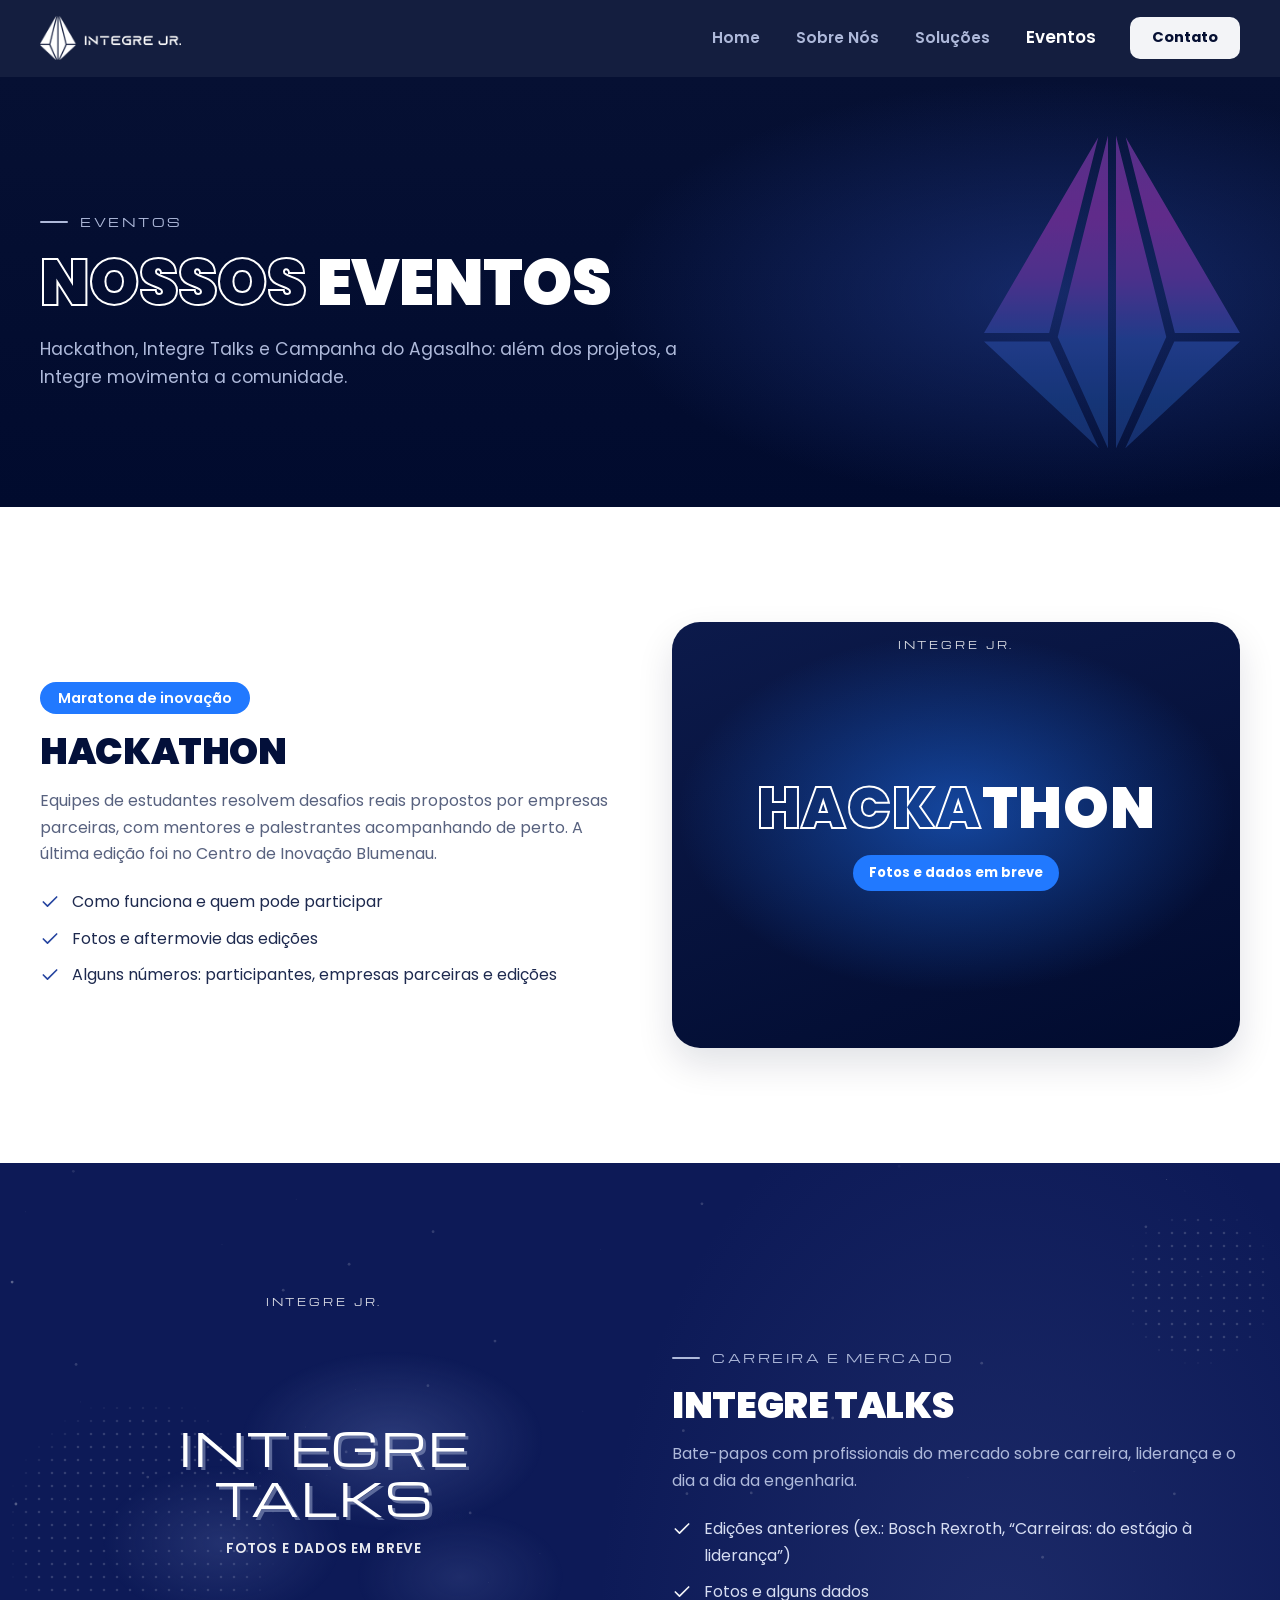
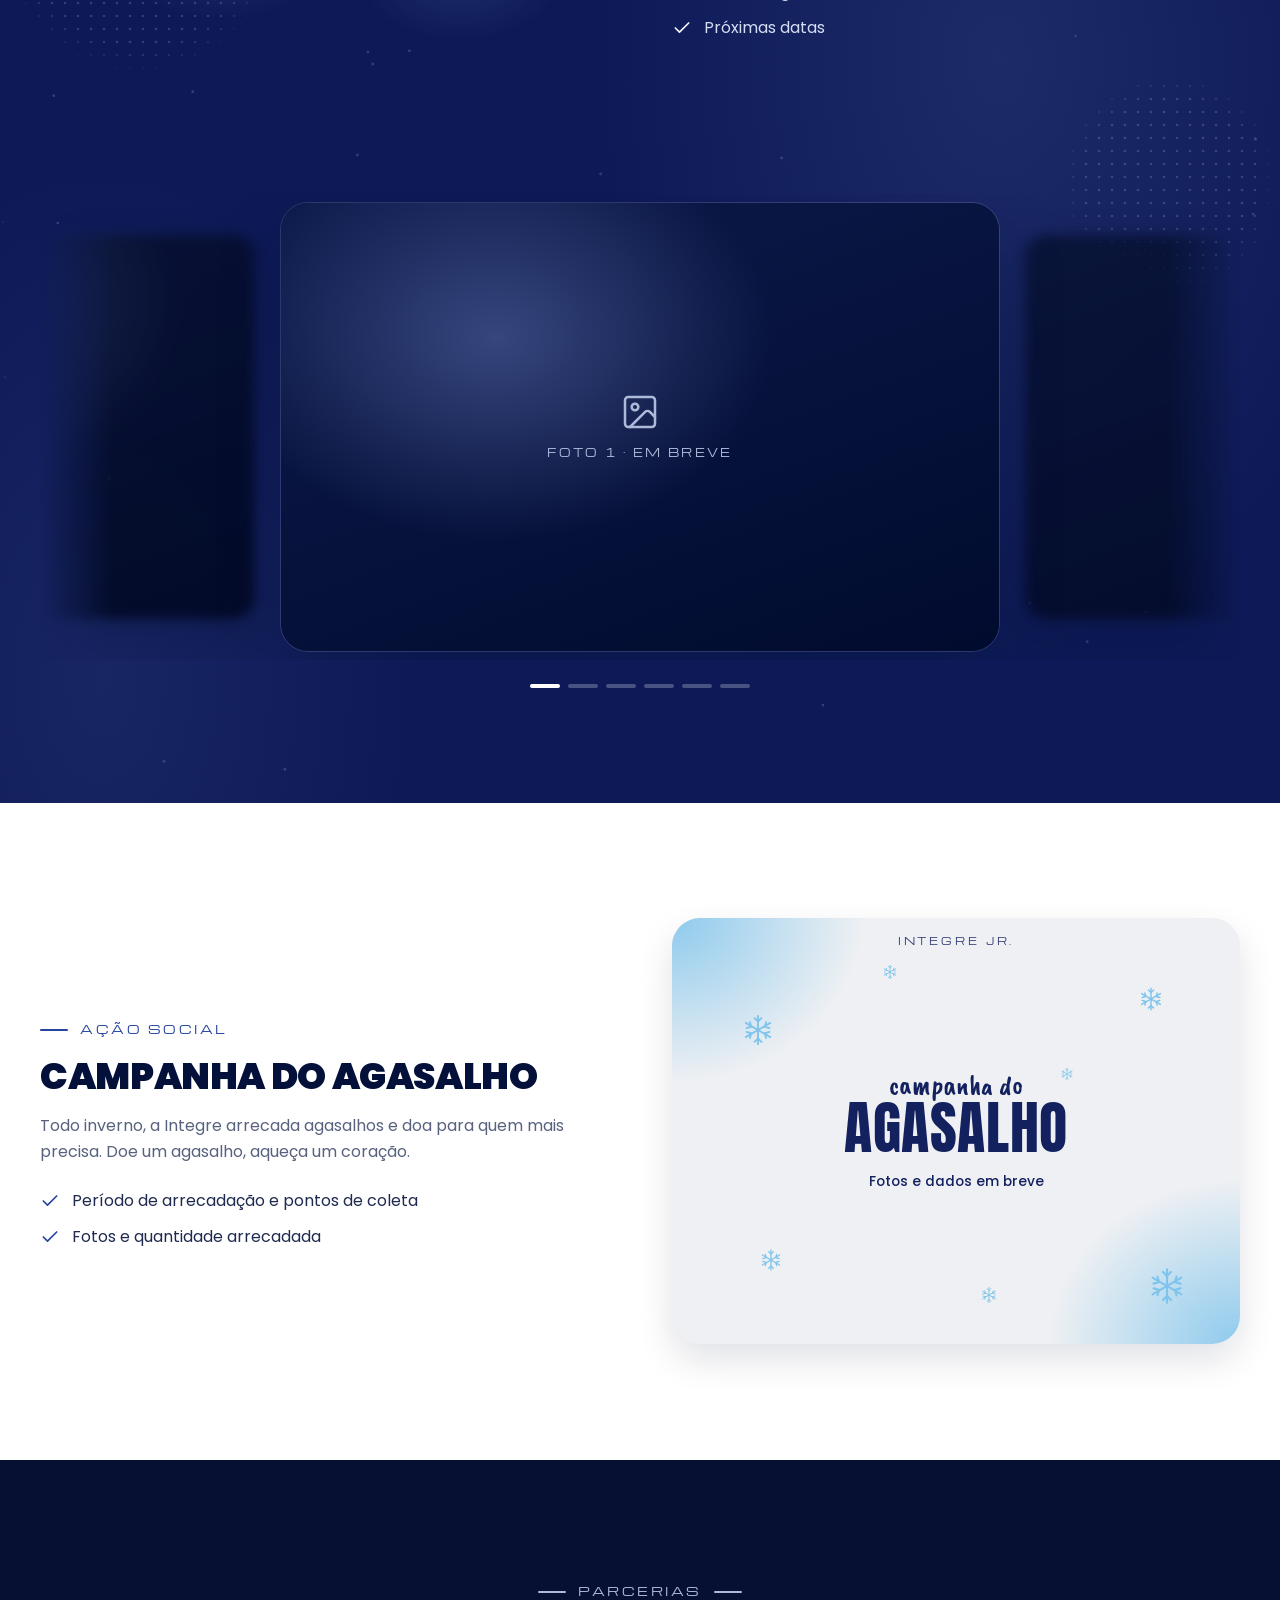
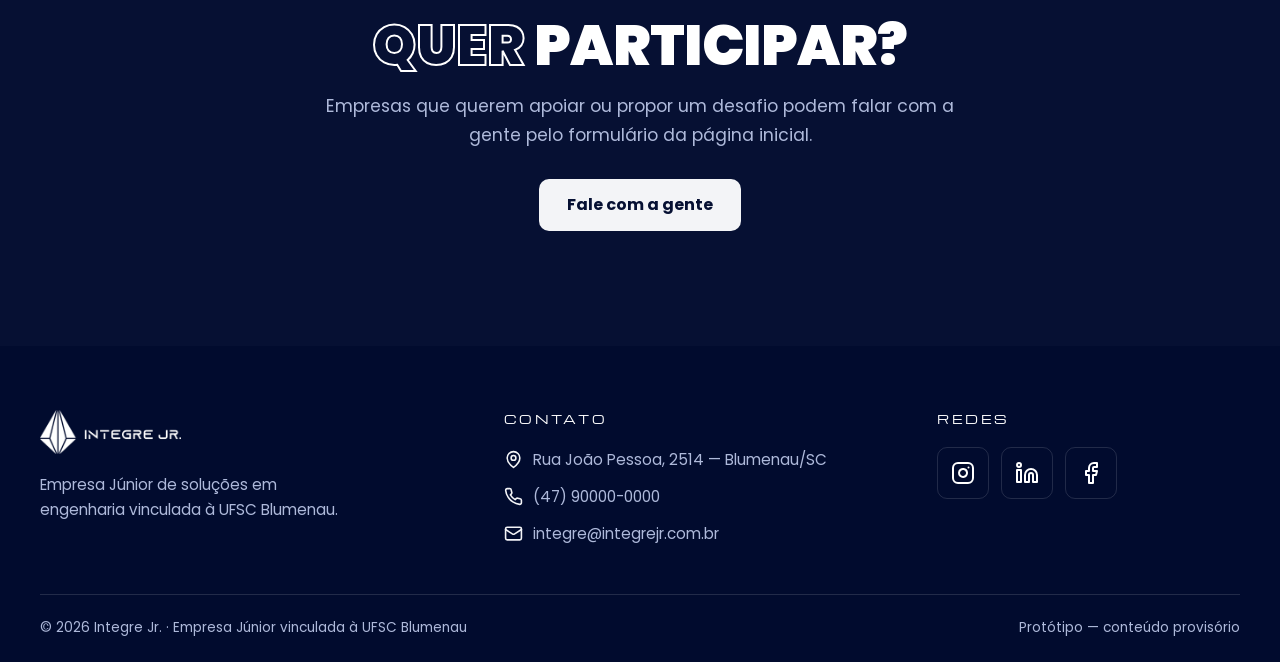
==== commit 7f8faac5: "Efeitos novos e ajustes de layout no protótipo - Colmeia de hexágonos que reage ao mouse na caixa do" ====
--- a/eventos.html
+++ b/eventos.html
@@ -91,7 +91,6 @@
 <main>
 
   <section class="secao pagina-hero secao--escura">
-    <span class="deco-linhas deco-linhas--tr" aria-hidden="true"></span>
     <picture>
       <source media="(max-width: 960px)" srcset="imagens/simbolo-apagado.svg">
       <img class="pagina-hero__simbolo" src="imagens/simbolo.svg" alt="" aria-hidden="true">
@@ -101,12 +100,6 @@
         <span class="selo">Eventos</span>
         <h1><span class="contorno">Nossos</span> eventos</h1>
         <p class="lead">Hackathon, Integre Talks e Campanha do Agasalho: além dos projetos, a Integre movimenta a comunidade.</p>
-        <nav class="atalhos" aria-label="Nesta página">
-          <a href="#hackathon">Hackathon</a>
-          <a href="#talks">Integre Talks</a>
-          <a href="#agasalho">Campanha do Agasalho</a>
-        </nav>
-        <p class="aviso-prototipo">Página em construção: abaixo está a estrutura planejada.</p>
       </div>
     </div>
   </section>
@@ -132,6 +125,15 @@
         </div>
       </article>
 
+    </div>
+  </section>
+
+  <!-- Integre Talks: faixa com o fundo da capa (marinho com luzes) e partículas brancas que seguem o
+       mouse; a capa fica sem fundo nem sombra, misturada com a faixa -->
+  <section class="secao secao--escura secao--talks">
+    <canvas class="particulas" data-particulas aria-hidden="true"></canvas>
+    <div class="container">
+
       <article class="bloco bloco--invertido" id="talks">
         <div class="bloco__texto reveal">
           <span class="selo">Carreira e mercado</span>
@@ -150,6 +152,27 @@
         </div>
       </article>
 
+      <!-- Carrossel de fotos: uma por vez, com um pedaço desfocado da anterior e da próxima (main.js).
+           Para pôr uma foto de verdade, troque o <div class="carrossel__vazio">…</div> do slide por
+           <img src="imagens/talks/foto-1.jpg" alt="O que aparece na foto">. -->
+      <div class="carrossel reveal" data-carrossel role="region" aria-roledescription="carrossel" aria-label="Fotos do Integre Talks">
+        <div class="carrossel__palco" aria-live="polite">
+          <figure class="carrossel__slide" aria-roledescription="slide" aria-label="Foto 1 de 6"><div class="carrossel__vazio"><svg class="icon" aria-hidden="true"><use href="#i-image"/></svg><span>Foto 1 · em breve</span></div></figure>
+          <figure class="carrossel__slide" aria-roledescription="slide" aria-label="Foto 2 de 6"><div class="carrossel__vazio"><svg class="icon" aria-hidden="true"><use href="#i-image"/></svg><span>Foto 2 · em breve</span></div></figure>
+          <figure class="carrossel__slide" aria-roledescription="slide" aria-label="Foto 3 de 6"><div class="carrossel__vazio"><svg class="icon" aria-hidden="true"><use href="#i-image"/></svg><span>Foto 3 · em breve</span></div></figure>
+          <figure class="carrossel__slide" aria-roledescription="slide" aria-label="Foto 4 de 6"><div class="carrossel__vazio"><svg class="icon" aria-hidden="true"><use href="#i-image"/></svg><span>Foto 4 · em breve</span></div></figure>
+          <figure class="carrossel__slide" aria-roledescription="slide" aria-label="Foto 5 de 6"><div class="carrossel__vazio"><svg class="icon" aria-hidden="true"><use href="#i-image"/></svg><span>Foto 5 · em breve</span></div></figure>
+          <figure class="carrossel__slide" aria-roledescription="slide" aria-label="Foto 6 de 6"><div class="carrossel__vazio"><svg class="icon" aria-hidden="true"><use href="#i-image"/></svg><span>Foto 6 · em breve</span></div></figure>
+        </div>
+        <div class="carrossel__pontos"></div>
+      </div>
+
+    </div>
+  </section>
+
+  <section class="secao secao--branca">
+    <div class="container">
+
       <article class="bloco" id="agasalho">
         <div class="bloco__texto reveal">
           <span class="selo">Ação social</span>
@@ -171,7 +194,6 @@
   </section>
 
   <section class="secao secao--escura cta-final">
-    <span class="deco-linhas deco-linhas--tr" aria-hidden="true"></span>
     <div class="container">
       <div class="secao__cabeca reveal">
         <span class="selo">Parcerias</span>
@@ -190,16 +212,6 @@
     <div class="rodape__marca">
       <img src="imagens/logo-horizontal-branca.png" alt="Integre Jr." width="1280" height="399" loading="lazy">
       <p>Empresa Júnior de soluções em engenharia vinculada à UFSC Blumenau.</p>
-    </div>
-    <div>
-      <h4>Páginas</h4>
-      <nav class="rodape__links" aria-label="Rodapé">
-        <a href="index.html">Home</a>
-        <a href="sobre.html">Sobre Nós</a>
-        <a href="solucoes.html">Soluções</a>
-        <a href="eventos.html">Eventos</a>
-        <a href="index.html#contato">Contato</a>
-      </nav>
     </div>
     <div>
       <h4>Contato</h4>
--- a/css/styles.css
+++ b/css/styles.css
@@ -1,7 +1,6 @@
 /* ============================================================
    INTEGRE JR. — Empresa Júnior de soluções em engenharia (UFSC Blumenau)
-   Protótipo · identidade da Integre: azul-marinho, azul escuro, off-white e branco,
-   com o padrão de linhas da marca.
+   Protótipo · identidade da Integre: azul-marinho, azul escuro, off-white e branco.
    O azul elétrico e as pílulas arredondadas são do HACKATHON: só aparecem nas peças dele.
    ============================================================ */
 
@@ -115,30 +114,6 @@
 .secao__cabeca .lead { margin: 18px auto 0; }
 .secao__rodape { text-align: center; margin-top: clamp(36px, 4vw, 52px); }
 
-/* Padrão de linhas da Integre (imagens/linhas-*.png, gerado do arquivo enviado pela Integre).
-   Na orientação original os cortes ficam à direita e embaixo; os modificadores espelham. */
-.deco-linhas {
-  position: absolute; z-index: 0; pointer-events: none;
-  width: min(520px, 62vw); aspect-ratio: 637 / 751;
-  background: url(../imagens/linhas-claras.png) no-repeat center / contain;
-  opacity: .38;
-}
-.secao--clara .deco-linhas,
-.secao--branca .deco-linhas { background-image: url(../imagens/linhas-escuras.png); opacity: .7; }
-.deco-linhas--br { right: 0; bottom: 0; }
-.deco-linhas--tr { right: 0; top: 0; transform: scaleY(-1); }
-.deco-linhas--bl { left: 0; bottom: 0; transform: scaleX(-1); }
-
-.deco-pontos {
-  position: absolute; z-index: 0; pointer-events: none;
-  width: 160px; height: 160px; color: #fff; opacity: .3;
-  background-image: radial-gradient(currentColor 1.6px, transparent 1.9px);
-  background-size: 14px 14px;
-  -webkit-mask-image: radial-gradient(circle, #000 25%, transparent 70%);
-          mask-image: radial-gradient(circle, #000 25%, transparent 70%);
-}
-.secao--clara .deco-pontos, .secao--branca .deco-pontos { color: var(--navy-900); opacity: .22; }
-
 /* ============================================================
    4. TIPOGRAFIA
    ============================================================ */
@@ -214,11 +189,11 @@
 .nav { display: flex; align-items: center; gap: 4px; }
 .nav a {
   padding: 10px 16px; border-radius: var(--r-btn);
-  color: #D3DBF3; font-weight: 600; font-size: .95rem;
-  transition: color .2s, background .2s;
-}
-.nav a:hover { color: #fff; background: rgba(255, 255, 255, .07); }
-.nav a.is-active { color: #fff; background: rgba(255, 255, 255, .11); }
+  color: var(--muted-dark); font-weight: 600; font-size: .95rem;
+  transition: color .2s;
+}
+.nav a:hover { color: #fff; }   /* só o texto clareia, sem caixa */
+.nav a.is-active { color: #fff; font-size: 1.05rem; }   /* página atual: texto branco e um pouco maior, sem caixa */
 .header__cta { margin-left: 8px; }
 
 .menu-btn {
@@ -261,7 +236,7 @@
     linear-gradient(180deg, var(--navy-900), var(--navy-950));
 }
 .hero__grid { display: grid; grid-template-columns: 1.08fr .92fr; align-items: end; gap: 32px; }
-.hero__texto { padding-bottom: clamp(36px, 5vw, 72px); }
+.hero__texto { align-self: center; padding-bottom: clamp(36px, 5vw, 72px); }
 .hero__marca { margin-top: 20px; }
 .hero__marca img { width: min(440px, 100%); }
 .hero__frase {
@@ -271,12 +246,11 @@
 }
 .hero__frase .contorno { display: block; }
 .hero__lead { margin-top: 18px; max-width: 46ch; }
-.hero__acoes { margin-top: 26px; display: flex; flex-wrap: wrap; gap: 14px; }
 
 .hero__visual { position: relative; display: flex; justify-content: center; align-items: flex-end; height: 100%; }
 .hero__simbolo {
   position: absolute; left: 50%; top: 4%; width: 86%; max-width: 500px;
-  transform: translateX(-50%); opacity: .26;
+  transform: translateX(-50%);   /* simbolo-apagado.svg: tom discreto, mas sólido (a grade de quadrados não aparece através) */
 }
 .hero__mascote {
   position: relative; z-index: 1; width: auto; max-width: 100%;
@@ -302,8 +276,8 @@
 .solucoes__grid { display: grid; grid-template-columns: repeat(3, 1fr); gap: 22px; }
 .card-solucao {
   position: relative; overflow: hidden; isolation: isolate;
-  display: flex; flex-direction: column; gap: 12px; padding: 30px 28px 26px;
-  background: var(--surface); border: 1px solid var(--line); border-radius: var(--r-lg);
+  display: flex; flex-direction: column; gap: 8px; padding: 22px 24px 20px;
+  background: var(--surface); border: 1px solid var(--line); border-radius: 0;   /* cantos retos */
   box-shadow: var(--shadow-sm);
   transition: transform .25s var(--ease), box-shadow .25s, border-color .25s;
 }
@@ -320,8 +294,7 @@
 }
 .card-solucao:hover .card-solucao__icone { background: var(--azul); }
 .card-solucao__icone .icon { width: 26px; height: 26px; }
-.card-solucao h3 { margin-top: 6px; font-size: 1.18rem; font-weight: 800; line-height: 1.25; color: var(--ink); }
-.card-solucao p { font-size: .97rem; color: var(--muted); }
+.card-solucao h3 { margin-top: 4px; font-size: 1.18rem; font-weight: 800; line-height: 1.25; color: var(--ink); }
 .mais {
   margin-top: auto; padding-top: 6px; display: inline-flex; align-items: center;
   color: var(--azul); font-weight: 700; font-size: .92rem;
@@ -370,11 +343,26 @@
    ============================================================ */
 .eventos__grid { display: grid; grid-template-columns: repeat(3, 1fr); gap: 24px; }
 .evento {
-  display: flex; flex-direction: column; overflow: hidden;
+  position: relative; display: flex; flex-direction: column; overflow: hidden;
   background: var(--surface); border: 1px solid var(--line); border-radius: var(--r-lg);
   box-shadow: var(--shadow-sm); transition: transform .25s var(--ease), box-shadow .25s;
 }
 .evento:hover { transform: translateY(-6px); box-shadow: var(--shadow-md); }
+/* Borda que brilha (versão em CSS puro do ShineBorder do Magic UI): um anel de cor num degradê três
+   vezes maior que o card passeia pela diagonal, e a máscara deixa aparecer só a faixa da borda
+   (o padding). Cores do degradê do símbolo: azul → roxo. */
+.evento::after {
+  content: ''; position: absolute; inset: 0; z-index: 2; pointer-events: none;
+  --borda: 2px; padding: var(--borda); border-radius: inherit;
+  background: radial-gradient(transparent, transparent, var(--azul), var(--purple), transparent, transparent) 0 0 / 300% 300%;
+  -webkit-mask: linear-gradient(#fff 0 0) content-box, linear-gradient(#fff 0 0);
+  -webkit-mask-composite: xor;
+          mask: linear-gradient(#fff 0 0) content-box, linear-gradient(#fff 0 0);
+          mask-composite: exclude;
+  animation: brilho-borda 14s linear infinite;
+  will-change: background-position;
+}
+@keyframes brilho-borda { 50% { background-position: 100% 100%; } }
 .evento__corpo { flex: 1; display: flex; flex-direction: column; gap: 10px; padding: 24px 26px 26px; }
 .evento__corpo h3 { font-size: 1.2rem; font-weight: 800; color: var(--ink); }
 .evento__corpo p { font-size: .97rem; color: var(--muted); }
@@ -507,20 +495,20 @@
    12. RODAPÉ
    ============================================================ */
 .rodape { position: relative; overflow: hidden; padding-top: 64px; background: var(--navy-950); color: var(--muted-dark); font-size: .95rem; }
-.rodape__grid { position: relative; z-index: 1; display: grid; grid-template-columns: 1.4fr 1fr 1.3fr 1fr; gap: 40px; padding-bottom: 48px; }
+.rodape__grid { position: relative; z-index: 1; display: grid; grid-template-columns: 1.4fr 1.3fr 1fr; gap: 40px; padding-bottom: 48px; }
 .rodape__marca img { height: 44px; width: auto; }
 .rodape__marca p { margin-top: 18px; max-width: 34ch; }
 .rodape h4 { margin-bottom: 18px; font-family: var(--font-display); font-weight: 400; font-size: .72rem; letter-spacing: .22em; text-transform: uppercase; color: #fff; }
-.rodape__links { display: grid; gap: 10px; }
-.rodape__links a:hover, .rodape__contato a:hover { color: #fff; }
+.rodape__contato a:hover { color: #fff; }
 .rodape__contato { display: grid; gap: 12px; }
 .rodape__contato li { display: flex; align-items: flex-start; gap: 10px; }
 .rodape__contato .icon { margin-top: 3px; color: var(--offwhite); }
-.rodape__redes { display: flex; gap: 10px; }
+.rodape__redes { display: flex; gap: 12px; }
 .rodape__redes a {
-  width: 42px; height: 42px; border-radius: var(--r-btn); display: grid; place-items: center;
+  width: 52px; height: 52px; border-radius: var(--r-btn); display: grid; place-items: center;
   color: #fff; border: 1px solid var(--line-dark); transition: background .2s, border-color .2s, color .2s;
 }
+.rodape__redes .icon { width: 24px; height: 24px; }
 .rodape__redes a:hover { background: var(--offwhite); border-color: var(--offwhite); color: var(--navy-900); }
 .rodape__base {
   position: relative; z-index: 1; border-top: 1px solid var(--line-dark); padding: 22px 0;
@@ -531,7 +519,7 @@
    13. PÁGINAS INTERNAS (Sobre, Soluções, Eventos)
    ============================================================ */
 .pagina-hero {
-  padding: clamp(56px, 8vw, 104px) 0 clamp(56px, 7vw, 92px);
+  padding: clamp(80px, 10vw, 136px) 0 clamp(76px, 9vw, 124px);
   background:
     radial-gradient(50% 70% at 82% 50%, var(--azul-luz), transparent 70%),
     linear-gradient(180deg, var(--navy-900), var(--navy-950));
@@ -545,19 +533,8 @@
 .pagina-hero__simbolo {
   position: absolute; z-index: 0; top: 50%; right: max(var(--gutter), calc((100vw - var(--container)) / 2));
   width: clamp(150px, 20vw, 280px); transform: translateY(-50%);
-  filter: brightness(.85);   /* escurece sem transparência: com opacity, as linhas atrás apareciam através dele */
-}
-.aviso-prototipo {
-  display: inline-flex; align-items: center; gap: 8px; margin-top: 28px; padding: 8px 16px;
-  border-radius: var(--r-btn); border: 1px dashed rgba(255, 255, 255, .3); background: rgba(255, 255, 255, .05);
-  font-size: .85rem; color: var(--muted-dark);
-}
-.atalhos { margin-top: 28px; display: flex; flex-wrap: wrap; gap: 10px; }
-.atalhos a {
-  padding: 8px 16px; border-radius: var(--r-btn); border: 1px solid var(--line-dark);
-  color: #fff; font-weight: 600; font-size: .88rem; transition: background .2s, border-color .2s, color .2s;
-}
-.atalhos a:hover { background: var(--offwhite); border-color: var(--offwhite); color: var(--navy-900); }
+  filter: brightness(.85);   /* escurece sem ficar transparente */
+}
 
 .bloco {
   display: grid; grid-template-columns: 1fr 1fr; align-items: center; gap: clamp(28px, 5vw, 64px);
@@ -573,7 +550,7 @@
 }
 .bloco__icone .icon { width: 24px; height: 24px; }
 .bloco__texto h2 {
-  margin-top: 18px; color: var(--ink); font-weight: 900; text-transform: uppercase; letter-spacing: -.01em;
+  margin-top: 18px; color: var(--tinta); font-weight: 900; text-transform: uppercase; letter-spacing: -.01em;
   font-size: clamp(1.6rem, 3vw, 2.3rem); line-height: 1.08;
 }
 .bloco__texto > p { margin-top: 16px; color: var(--muted); }
@@ -581,23 +558,92 @@
 .planejado li { display: flex; align-items: flex-start; gap: 12px; }
 .planejado .icon { margin-top: 3px; color: var(--azul); }
 .planejado em { color: var(--muted); }
+/* Bloco sobre fundo escuro (Integre Talks em Eventos) */
+.secao--escura .bloco__texto > p, .secao--escura .planejado em { color: var(--muted-dark); }
+.secao--escura .planejado .icon { color: var(--offwhite); }
 .bloco__midia {
   position: relative; overflow: hidden; isolation: isolate; aspect-ratio: 4 / 3; border-radius: var(--r-lg);
   display: grid; place-items: center; align-content: center; gap: 12px; text-align: center;
   color: var(--muted-dark); background: linear-gradient(160deg, var(--navy-800), var(--navy-950));
   box-shadow: var(--shadow-md);
 }
-.bloco__midia::before {
-  content: ''; position: absolute; z-index: -1; right: 0; bottom: 0; width: 56%; aspect-ratio: 637 / 751;
-  background: url(../imagens/linhas-claras.png) no-repeat right bottom / contain; opacity: .35;
-}
 .bloco__midia .icon { width: 40px; height: 40px; stroke-width: 1.5; }
 .bloco__midia span { font-family: var(--font-display); font-size: .68rem; letter-spacing: .22em; text-transform: uppercase; }
+/* Colmeia de hexágonos que acende em volta do cursor (main.js), hoje na caixa do Desenvolvimento Web em
+   Soluções. Fica atrás do conteúdo da caixa e não recebe o mouse: quem escuta é a caixa. A cor das
+   linhas é o color daqui. */
+.grade-cursor {
+  position: absolute; inset: 0; z-index: 0; display: block; width: 100%; height: 100%;
+  pointer-events: none; color: var(--offwhite);
+}
+.bloco__midia > .icon, .bloco__midia > span { position: relative; z-index: 1; }   /* por cima da colmeia */
+.bloco__midia .vitrine__icone { z-index: 1; }
 /* Capa de evento no lugar da imagem do bloco */
 .bloco__capa { aspect-ratio: 4 / 3; border-radius: var(--r-lg); box-shadow: var(--shadow-md); }
 .bloco--invertido .bloco__capa { order: -1; }
 .bloco__capa .capa__titulo { font-size: clamp(2.4rem, 5vw, 3.6rem); }
 .bloco__capa .capa__titulo--display { font-size: clamp(1.9rem, 3.8vw, 2.8rem); }
+
+/* Faixa do Integre Talks (Eventos): o marinho da capa com luzes suaves e as partículas (main.js).
+   A capa perde a cor de fundo, a sombra e os pontos dos cantos; as luzes dela somem antes da borda,
+   então o retângulo se mistura com a faixa. */
+.secao--talks {
+  background:
+    radial-gradient(45% 70% at 78% 40%, rgba(92, 110, 175, .2), transparent 70%),
+    radial-gradient(35% 60% at 8% 90%, rgba(92, 110, 175, .14), transparent 70%),
+    var(--talks-navy);
+}
+.secao--talks .bloco { border-bottom: 0; padding-bottom: 0; }   /* o carrossel vem logo abaixo, sem separador */
+.secao--talks .capa-talks { background-color: transparent; box-shadow: none; }
+.secao--talks .capa-talks::after { display: none; }
+.particulas {
+  position: absolute; inset: 0; z-index: 0; display: block; width: 100%; height: 100%;
+  pointer-events: none; color: #fff;   /* cor dos pontos */
+}
+
+/* Carrossel de fotos (main.js): os slides ficam empilhados na mesma célula do grid e o JS dá a cada
+   um a distância até a foto atual (--pos: -1, 0, 1...). A atual fica inteira no centro; a anterior e
+   a próxima aparecem só em parte nas laterais, menores e desfocadas; as outras ficam invisíveis. */
+.carrossel { margin-top: clamp(56px, 7vw, 96px); --largura: 60%; --vao: 24px; }
+.carrossel__palco {
+  display: grid; overflow: hidden; touch-action: pan-y; padding-block: 8px;
+  -webkit-mask-image: linear-gradient(90deg, transparent, #000 6%, #000 94%, transparent);   /* laterais somem aos poucos */
+          mask-image: linear-gradient(90deg, transparent, #000 6%, #000 94%, transparent);
+}
+.carrossel__slide {
+  grid-area: 1 / 1; justify-self: center; width: var(--largura); aspect-ratio: 16 / 10; margin: 0;
+  overflow: hidden; border-radius: var(--r-lg); border: 1px solid var(--line-dark); box-shadow: var(--shadow-lg);
+  transform: translateX(calc(var(--pos, 0) * (93% + var(--vao)))) scale(.86);
+  filter: blur(7px) brightness(.7); opacity: 0; pointer-events: none;
+  transition: transform .6s var(--ease), filter .6s var(--ease), opacity .6s var(--ease);
+}
+.carrossel__slide.is-ativo { z-index: 1; transform: none; filter: none; opacity: 1; pointer-events: auto; }
+.carrossel__slide.is-vizinho { opacity: .85; pointer-events: auto; cursor: pointer; }
+.carrossel__slide img { display: block; width: 100%; height: 100%; object-fit: cover; }
+/* Espaço reservado até chegarem as fotos: cada um com a luz num lugar, para dar para ver a troca */
+.carrossel__vazio {
+  width: 100%; height: 100%; display: grid; place-content: center; justify-items: center; gap: 12px;
+  color: var(--muted-dark); text-align: center;
+  background: radial-gradient(55% 65% at var(--luz, 30% 30%), rgba(92, 110, 175, .55), transparent 70%),
+              linear-gradient(160deg, var(--navy-800), var(--navy-950));
+}
+.carrossel__slide:nth-child(2) .carrossel__vazio { --luz: 72% 35%; }
+.carrossel__slide:nth-child(3) .carrossel__vazio { --luz: 50% 80%; }
+.carrossel__slide:nth-child(4) .carrossel__vazio { --luz: 20% 70%; }
+.carrossel__slide:nth-child(5) .carrossel__vazio { --luz: 80% 75%; }
+.carrossel__slide:nth-child(6) .carrossel__vazio { --luz: 50% 20%; }
+.carrossel__vazio .icon { width: 40px; height: 40px; stroke-width: 1.5; }
+.carrossel__vazio span { font-family: var(--font-display); font-size: .68rem; letter-spacing: .22em; text-transform: uppercase; }
+/* Traços de navegação, no mesmo estilo da barra da vitrine de Soluções */
+.carrossel__pontos { display: flex; justify-content: center; gap: 8px; margin-top: 24px; }
+.carrossel__pontos button {
+  width: 30px; height: 4px; padding: 0; border: 0; border-radius: 2px; cursor: pointer;
+  background: rgba(255, 255, 255, .25); transition: background .3s;
+  position: relative;
+}
+.carrossel__pontos button::before { content: ''; position: absolute; inset: -10px -2px; }   /* área de toque maior */
+.carrossel__pontos button:hover { background: rgba(255, 255, 255, .5); }
+.carrossel__pontos button[aria-current="true"] { background: #fff; }
 
 /* Vitrine das soluções: os itens rolam à esquerda e o nome gira letra a letra no painel fixo à
    direita (no celular, numa faixa presa embaixo do header). O painel só aparece com JS. */
@@ -664,25 +710,7 @@
 .pilar p { margin-top: 8px; color: var(--muted); font-size: .97rem; }
 
 /* ============================================================
-   14. TROCA DE MASCOTE (só no protótipo)
-   ============================================================ */
-.troca-mascote {
-  margin-top: 22px; width: fit-content; max-width: 100%;
-  display: flex; align-items: center; flex-wrap: wrap; gap: 4px; padding: 5px 5px 5px 16px;
-  border-radius: var(--r-btn); border: 1px dashed rgba(255, 255, 255, .28);
-  background: rgba(255, 255, 255, .05); font-size: .8rem; color: #fff;
-}
-.troca-mascote__rotulo { margin-right: 8px; font-weight: 700; line-height: 1.15; }
-.troca-mascote__rotulo small { display: block; font-size: .66rem; font-weight: 500; color: var(--muted-dark); }
-.troca-mascote button {
-  padding: 8px 14px; border: 0; border-radius: 7px; background: transparent;
-  font-weight: 700; color: var(--muted-dark); cursor: pointer; transition: background .2s, color .2s;
-}
-.troca-mascote button:hover { color: #fff; background: rgba(255, 255, 255, .08); }
-.troca-mascote button[aria-pressed="true"] { background: var(--offwhite); color: var(--ink); }
-
-/* ============================================================
-   15. ANIMAÇÃO DE ENTRADA
+   14. ANIMAÇÃO DE ENTRADA
    Só esconde quando <html class="js"> (script inline no <head>): sem JS tudo aparece.
    ============================================================ */
 .js .reveal { opacity: 0; transform: translateY(26px); transition: opacity .7s var(--ease), transform .7s var(--ease); }
@@ -698,7 +726,7 @@
 }
 
 /* ============================================================
-   16. RESPONSIVO (desktop-first)
+   15. RESPONSIVO (desktop-first)
    ============================================================ */
 @media (max-width: 1080px) {
   .nav, .header__cta { display: none; }
@@ -742,7 +770,6 @@
   .titulo { font-size: clamp(1.8rem, 8.6vw, 2.3rem); }
   .contorno { -webkit-text-stroke-width: 1.5px; }
   .hero__frase { font-size: clamp(1.7rem, 8.4vw, 2.2rem); }
-  .hero__acoes .btn { flex: 1 1 100%; }
   .hero__chip { font-size: .74rem; padding: 7px 12px; }
   .hero__chip--1 { top: 6%; }
   .hero__chip--2 { top: 36%; }
@@ -754,6 +781,5 @@
   .form__acoes .btn { width: 100%; }
   .redes { flex-direction: column; align-items: flex-start; }
   .vitrine__titulo { min-height: 2.1em; }   /* reserva 2 linhas: a faixa não muda de altura ao girar */
-  .troca-mascote { padding-left: 12px; }
-  .troca-mascote button { padding: 7px 11px; }
-}
+  .carrossel { --largura: 72%; --vao: 8px; }
+}
